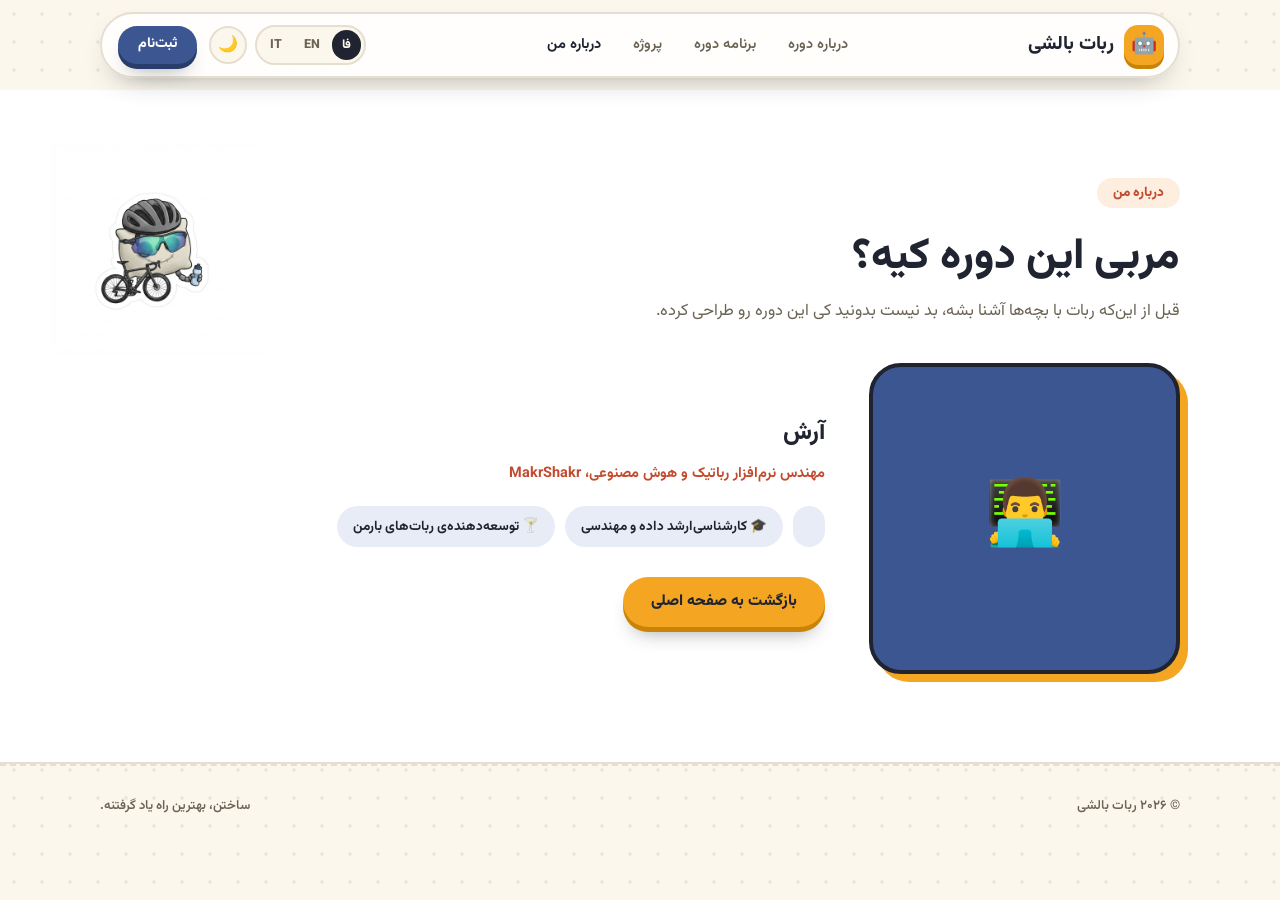
==== instructor.html @ 9a9e3f1a "Initial website" ====
<!DOCTYPE html>
<html lang="fa" dir="rtl">
<head>
<meta charset="UTF-8">
<meta name="viewport" content="width=device-width, initial-scale=1.0">
<title>درباره من | ربات بالشی</title>
<link rel="preconnect" href="https://fonts.googleapis.com">
<link rel="preconnect" href="https://fonts.gstatic.com" crossorigin>
<link href="https://fonts.googleapis.com/css2?family=Fredoka:wght@500;600;700&family=Vazirmatn:wght@400;500;600;700;800&display=swap" rel="stylesheet">
<link rel="stylesheet" href="style.css">
</head>
<body>

<header>
  <div class="wrap nav">
    <a href="index.html" class="brand"><span class="brand-mark">🤖</span>ربات بالشی</a>
    <nav class="nav-links">
      <a href="index.html#about" data-i18n="nav_about">درباره دوره</a>
      <a href="index.html#curriculum" data-i18n="nav_curriculum">برنامه دوره</a>
      <a href="index.html#project" data-i18n="nav_project">نمونه پروژه</a>
      <a href="instructor.html" data-i18n="nav_instructor" style="color: var(--ink); font-weight: 700;">درباره من</a>
    </nav>
    <div class="nav-right">
      <div class="switcher">
        <div class="lang-group" role="group" aria-label="Language">
          <button class="lang-btn" data-lang="fa" onclick="setLang('fa')">فا</button>
          <button class="lang-btn" data-lang="en" onclick="setLang('en')">EN</button>
          <button class="lang-btn" data-lang="it" onclick="setLang('it')">IT</button>
        </div>
        <button class="theme-btn" id="themeBtn" onclick="toggleTheme()" aria-label="Toggle theme">🌙</button>
      </div>
      <a href="index.html#register" class="nav-cta" data-i18n="nav_cta">ثبت‌نام</a>
    </div>
  </div>
</header>

<main>
  <section class="instructor" style="border-top: none;">
    <img src="assets/pillowBot_rider.jpg" alt="" class="moving-sticker pos-inst-1" draggable="false">
    <div class="wrap">
      <div class="kicker" data-i18n="instructor_kicker">درباره من</div>
      <h2 data-i18n="instructor_h2">مربی این دوره کیه؟</h2>
      <p class="lede" data-i18n="instructor_lede">قبل از این‌که ربات با بچه‌ها آشنا بشه، بد نیست بدونید کی این دوره رو طراحی کرده.</p>

      <div class="instructor-grid">
        <div class="avatar">👨‍💻</div>
        <div class="instructor-bio">
          <div class="instructor-name" data-i18n="instructor_name">امید</div>
          <div class="instructor-role" data-i18n="instructor_role">مهندس نرم‌افزار رباتیک و هوش مصنوعی، MakrShakr</div>
          <p data-i18n="instructor_p1">
          </p>
          <p data-i18n="instructor_p2">
          </p>
          <div class="cred-row">
            <span class="cred-chip" data-i18n="chip1">🤖 مهندس رباتیک و هوش مصنوعی</span>
            <span class="cred-chip" data-i18n="chip2">🎓 کارشناسی‌ارشد داده و مهندسی</span>
            <span class="cred-chip" data-i18n="chip3">🍸 توسعه‌دهنده‌ی ربات‌های بارمن</span>
          </div>
          <div style="margin-top: 30px;">
            <a href="index.html" class="btn btn-solid">بازگشت به صفحه اصلی</a>
          </div>
        </div>
      </div>
    </div>
  </section>
</main>

<footer>
  <div class="wrap footer-inner">
    <span data-i18n="footer_copy">© ۲۰۲۶ سلام روبی</span>
    <span data-i18n="footer_tag">ساختن، بهترین راه یاد گرفتنه.</span>
  </div>
</footer>

<script src="script.js"></script>
</body>
</html>
---- style.css ----
/* =====================================================================
   ربات بالشی — style.css
   1. Variables   2. Base   3. Header   4. Buttons   5. Hero
   6. Mascots & effects   7. Sections   8. About   9. Curriculum
   10. Audience   11. Project (line follower)   12. Instructor
   13. CTA   14. Footer   15. Reveal & motion   16. Responsive
   ===================================================================== */

/* ---------- 1. VARIABLES ---------- */
:root{
  --ink:#1f2430;
  --paper:#fbf7ec;
  --panel:#ffffff;
  --line:#e6ded0;
  --line-strong:#d8cdb8;
  --muted:#6b6455;
  --marigold:#f4a521;
  --marigold-deep:#c98407;
  --marigold-soft:#fff1d1;
  --coral:#ee6a4c;
  --coral-deep:#c24a2e;
  --coral-soft:#fdeee0;
  --indigo:#3c5691;
  --indigo-deep:#293d6b;
  --indigo-soft:#e7ecf7;
  --sage:#6fa287;
  --sage-deep:#4d7d64;
  --sage-soft:#e5f0ea;
  --dot:rgba(31,36,48,.07);
  --radius-lg:32px;
  --radius-md:22px;
  --font-display:"Fredoka","Vazirmatn",sans-serif;
  --ease:cubic-bezier(.2,.8,.2,1);
}
@media (prefers-color-scheme: dark){
  :root:not([data-theme="light"]){
    --ink:#f1ede1;
    --paper:#17181c;
    --panel:#202127;
    --line:#33343b;
    --line-strong:#454651;
    --muted:#b0aa9d;
    --indigo-soft:#232a3c;
    --sage-soft:#1c2b24;
    --marigold-soft:#3a2f18;
    --coral-soft:#3a2a1c;
    --dot:rgba(241,237,225,.06);
  }
}
:root[data-theme="dark"]{
  --ink:#f1ede1;
  --paper:#17181c;
  --panel:#202127;
  --line:#33343b;
  --line-strong:#454651;
  --muted:#b0aa9d;
  --indigo-soft:#232a3c;
  --sage-soft:#1c2b24;
  --marigold-soft:#3a2f18;
  --coral-soft:#3a2a1c;
  --dot:rgba(241,237,225,.06);
}

/* ---------- 2. BASE ---------- */
*{box-sizing:border-box;margin:0;padding:0}
html{scroll-behavior:smooth;scroll-padding-top:96px}
body{
  font-family:"Vazirmatn",sans-serif;
  background:var(--paper);
  background-image:radial-gradient(var(--dot) 1.6px,transparent 1.6px);
  background-size:28px 28px;
  color:var(--ink);
  line-height:1.9;
  overflow-x:hidden;
  transition:background-color .2s,color .2s;
}
a{color:inherit;text-decoration:none}
img{max-width:100%;display:block}
button{font-family:inherit}
.wrap{width:min(1080px,calc(100% - 40px));margin:auto}
.text-center{text-align:center}

h1,h2,h3{font-family:var(--font-display);font-weight:800}
:focus-visible{outline:3px solid var(--indigo);outline-offset:3px;border-radius:8px}
:root[data-theme="dark"] :focus-visible{outline-color:var(--marigold)}

/* ---------- 3. HEADER (floating pill) ---------- */
header{position:sticky;top:0;z-index:50;padding:12px 0;pointer-events:none}
.nav{
  pointer-events:auto;
  height:66px;padding-inline:14px 16px;
  display:flex;align-items:center;justify-content:space-between;gap:16px;
  background:color-mix(in srgb,var(--panel) 82%,transparent);
  -webkit-backdrop-filter:blur(14px);backdrop-filter:blur(14px);
  border:2px solid var(--line);border-radius:999px;
  box-shadow:0 12px 30px -16px rgba(31,36,48,.45);
}
.brand{display:flex;align-items:center;gap:10px;font-weight:800;font-size:19px;flex:none}
.brand-mark{
  width:40px;height:40px;border-radius:14px;background:var(--marigold);
  display:grid;place-items:center;font-size:21px;
  box-shadow:0 4px 0 var(--marigold-deep);
  transition:transform .3s var(--ease);
}
.brand:hover .brand-mark{transform:rotate(-10deg) scale(1.08)}
.nav-links{display:flex;gap:4px;font-size:14.5px;font-weight:600;color:var(--muted)}
.nav-links a{padding:6px 14px;border-radius:999px;transition:background-color .2s,color .2s}
.nav-links a:hover{background:var(--marigold-soft);color:var(--ink)}
.nav-links a.active{background:var(--marigold);color:#1f2430}
.nav-right{display:flex;align-items:center;gap:12px;flex:none}
.switcher{display:flex;align-items:center;gap:8px}
.lang-group{display:flex;gap:2px;background:var(--paper);border:2px solid var(--line);border-radius:999px;padding:3px}
.lang-btn{
  border:none;background:transparent;color:var(--muted);
  font-size:12.5px;font-weight:800;padding:5px 10px;border-radius:999px;cursor:pointer;
  transition:background-color .2s,color .2s,transform .15s;
}
.lang-btn:hover{color:var(--ink)}
.lang-btn:active{transform:scale(.92)}
.lang-btn.active{background:var(--ink);color:var(--paper)}
.theme-btn{
  width:38px;height:38px;border-radius:50%;background:var(--paper);border:2px solid var(--line);
  display:grid;place-items:center;cursor:pointer;font-size:16px;flex:none;
  transition:transform .3s var(--ease);
}
.theme-btn:hover{transform:rotate(25deg) scale(1.1)}
@media (max-width:860px){.nav-links{display:none}}

/* ---------- 4. BUTTONS (chunky, press-down) ---------- */
.btn,.nav-cta{
  --b:var(--marigold);--bd:var(--marigold-deep);--bt:#1f2430;
  position:relative;display:inline-flex;align-items:center;justify-content:center;
  padding:14px 28px;border:0;border-radius:999px;cursor:pointer;
  background:var(--b);color:var(--bt);
  font-weight:800;font-size:15.5px;line-height:1.4;white-space:nowrap;
  box-shadow:0 5px 0 var(--bd),0 14px 20px -10px rgba(31,36,48,.45);
  transition:transform .15s var(--ease),box-shadow .15s var(--ease),filter .2s;
  -webkit-tap-highlight-color:transparent;
}
.btn:hover,.nav-cta:hover{transform:translateY(-3px);box-shadow:0 8px 0 var(--bd),0 18px 24px -12px rgba(31,36,48,.5);filter:brightness(1.04)}
.btn:active,.nav-cta:active{transform:translateY(4px);box-shadow:0 1px 0 var(--bd)}
.btn-solid{--b:var(--marigold);--bd:var(--marigold-deep);--bt:#1f2430}
.btn-ghost{--b:var(--panel);--bd:var(--line-strong);--bt:var(--ink);border:2px solid var(--line-strong)}
.nav-cta{--b:var(--indigo);--bd:var(--indigo-deep);--bt:#fff;padding:9px 20px;font-size:14px}

/* ---------- 5. HERO ---------- */
.hero{padding:64px 0 130px}
.hero-grid{display:grid;grid-template-columns:1.05fr .95fr;gap:56px;align-items:center;position:relative}
h1{font-size:clamp(2.3rem,5.4vw,4.1rem);line-height:1.35;letter-spacing:-.5px;margin-bottom:32px}
h1 em{
  font-style:normal;color:var(--coral);
  text-decoration:none var(--marigold) 3px;text-underline-offset:.2em;text-decoration-skip-ink:none;
}
.hero-actions{display:flex;gap:16px;flex-wrap:wrap;align-items:center}

.hero-art{position:relative;width:340px;height:380px;margin:0 auto;display:grid;place-items:center}
.hero-art::before{
  content:"";position:absolute;inset:-34px;border:3px dashed var(--coral);border-radius:50%;
  opacity:.45;animation:spin 50s linear infinite;
}
.art-blob{
  position:absolute;width:340px;height:340px;background:var(--marigold);
  border-radius:44% 56% 52% 48% / 48% 44% 56% 52%;
  animation:blobMorph 9s ease-in-out infinite;
}
.speech{
  position:absolute;z-index:3;padding:8px 16px;border-radius:18px;
  background:var(--panel);color:var(--ink);border:2px solid var(--ink);
  box-shadow:0 4px 0 var(--ink);
  font-size:13px;font-weight:700;text-align:center;white-space:nowrap;width:max-content;
}
.speech-2{background:var(--indigo);color:#fff}
.speech-3{background:var(--sage);color:#1f2430}
.speech-1,.speech-2,.speech-3{
  top:50%;left:50%;margin-top:-18px;margin-left:-40px;
  animation:circleRotate 14s linear infinite;
}
.speech-1{animation-delay:0s}
.speech-2{animation-delay:-4.6s}
.speech-3{animation-delay:-9.3s}
.hero-art:hover .speech{animation-play-state:paused}   /* hover to read a bubble */

/* ---------- 6. MASCOTS & EFFECTS ---------- */
/* Every robot picture is a .moving-sticker (or .level-mascot img).
   Swap the src in index.html any time; placement lives in the .pos-* classes below. */
.moving-sticker{
  position:absolute;z-index:3;width:clamp(144px,16.5vw,255px);height:auto;
  mix-blend-mode:multiply;opacity:.95;
  cursor:pointer;-webkit-user-select:none;user-select:none;-webkit-tap-highlight-color:transparent;
  animation:stickerFloat 4.5s ease-in-out infinite;
}
:root[data-theme="dark"] .moving-sticker{mix-blend-mode:screen;opacity:.85;filter:drop-shadow(0 8px 12px rgba(0,0,0,.3))}
.moving-sticker:nth-of-type(even){animation-duration:5.4s;animation-delay:-2s}

.pos-hero-1{top:10%;right:2%;width:clamp(110px,13vw,180px)}
.pos-hero-2{bottom:16%;left:2%;width:clamp(100px,11vw,160px);animation-delay:-2s}
.pos-about-1{top:9%;left:2%}
.pos-about-2{bottom:7%;right:2%}
.pos-curr-1{top:3%;right:3%}
.pos-proj-1{top:2%;left:3%}
.pos-aud-1{bottom:calc(100% - 8px);inset-inline-start:36px;width:clamp(96px,10vw,140px)}
.pos-cta-1{bottom:8%;left:5%;width:clamp(96px,12vw,170px)}
.pos-cta-2{top:10%;right:5%;width:clamp(90px,10vw,140px)}
.pos-inst-1{top:8%;left:4%}

.floating-sticker{
  position:fixed;bottom:22px;left:22px;width:118px;z-index:1000;
  mix-blend-mode:multiply;cursor:pointer;-webkit-tap-highlight-color:transparent;
  animation:stickerFloat 3.5s ease-in-out infinite;
}
.floating-sticker img{width:100%;height:auto}
:root[data-theme="dark"] .floating-sticker{mix-blend-mode:screen;filter:drop-shadow(0 10px 15px rgba(0,0,0,.4))}

.robot-head-img{
  width:100%;max-width:340px;height:auto;border-radius:28px;object-fit:cover;
  position:relative;z-index:2;mix-blend-mode:normal;cursor:pointer;
  animation:stickerFloat 4s ease-in-out infinite;
}
:root[data-theme="dark"] .robot-head-img{mix-blend-mode:screen}

/* confetti (created by script.js when you tap a robot or a button) */
.confetti{position:fixed;z-index:2000;width:10px;height:10px;pointer-events:none;border-radius:50%}
.confetti.sq{border-radius:3px}
.confetti.star{border-radius:0;clip-path:polygon(50% 0,62% 36%,100% 38%,70% 60%,80% 100%,50% 76%,20% 100%,30% 60%,0 38%,38% 36%)}

/* ---------- 7. GENERIC SECTION ---------- */
section{padding:88px 0}
.kicker{
  display:inline-block;padding:2px 16px;margin-bottom:14px;border-radius:999px;
  background:var(--coral-soft);color:var(--coral-deep);font-weight:800;font-size:13.5px;
}
:root[data-theme="dark"] .kicker{color:var(--coral)}
h2{font-size:clamp(1.9rem,3.8vw,2.7rem);line-height:1.4;margin-bottom:14px}
.lede{color:var(--muted);max-width:620px;font-size:16.5px}

/* ---------- 8. ABOUT ---------- */
.about{
  background:var(--panel);border-block:2px solid var(--line);
  border-radius:56px 56px 0 0;margin-top:-56px;z-index:2;
}
.about .kicker{display:table;margin-inline:auto}
.about .lede{margin-inline:auto;text-align:center}
.fact-row{display:flex;flex-wrap:wrap;gap:12px;margin:26px 0 30px;justify-content:center}
.fact-chip{
  background:var(--paper);border:2px solid var(--line);padding:9px 18px;border-radius:999px;
  font-size:14px;font-weight:700;display:flex;align-items:center;gap:6px;cursor:default;
  box-shadow:0 4px 0 var(--line);transition:transform .2s var(--ease);
}
.fact-chip:nth-child(1){background:var(--marigold-soft)}
.fact-chip:nth-child(2){background:var(--sage-soft)}
.fact-chip:nth-child(3){background:var(--coral-soft)}
.fact-chip:hover{transform:translateY(-3px) rotate(-2deg)}
.about-grid{display:grid;grid-template-columns:1fr 1fr;gap:28px;align-items:stretch;margin-top:10px}
.about-card{
  background:var(--paper);border:2px solid var(--line);border-radius:var(--radius-md);padding:28px;
  box-shadow:0 6px 0 var(--line);transition:transform .25s var(--ease);
}
.about-card:hover{transform:translateY(-4px)}
.about-card:nth-child(1){border-color:var(--marigold);box-shadow:0 6px 0 var(--marigold-deep)}
.about-card:nth-child(2){border-color:var(--indigo);box-shadow:0 6px 0 var(--indigo-deep)}
.about-card h3{font-size:17px;margin-bottom:10px}
.about-card p{font-size:14.5px;color:var(--muted)}
.source-line{display:flex;gap:10px;align-items:flex-start;font-size:14px;color:var(--muted);padding-top:14px;margin-top:14px;border-top:2px dashed var(--line)}
.source-line b{color:var(--ink)}

/* ---------- 9. CURRICULUM ---------- */
.curriculum{background:transparent}
.levels{margin-top:84px;display:flex;flex-direction:column;gap:70px}

.level{
  --lvl:var(--marigold);--lvl-deep:var(--marigold-deep);--lvl-soft:var(--marigold-soft);
  position:relative;background:var(--panel);
  border:3px solid var(--lvl);border-radius:var(--radius-lg);
  box-shadow:0 8px 0 var(--lvl-deep);
  transition:transform .25s var(--ease);
}
.level:nth-of-type(2){--lvl:var(--sage);--lvl-deep:var(--sage-deep);--lvl-soft:var(--sage-soft)}
.level:nth-of-type(3){--lvl:var(--coral);--lvl-deep:var(--coral-deep);--lvl-soft:var(--coral-soft)}
.level-head{display:flex;gap:20px;align-items:center;padding:26px 30px;cursor:pointer;-webkit-user-select:none;user-select:none;border-radius:var(--radius-lg)}
.level-head::after{
  content:"";flex:none;width:12px;height:12px;margin-inline-start:4px;
  border-right:3.5px solid var(--ink);border-bottom:3.5px solid var(--ink);
  transform:rotate(45deg) translateY(-3px);transition:transform .35s var(--ease);
}
.level.active .level-head::after{transform:rotate(225deg) translateY(-3px)}
.level-head:hover .level-num{transform:scale(1.1) rotate(-6deg)}
.level-num{
  flex:none;width:52px;height:52px;border-radius:18px;
  background:var(--lvl);color:#1f2430;
  display:grid;place-items:center;font-weight:800;font-size:19px;
  box-shadow:0 4px 0 var(--lvl-deep);transition:transform .25s var(--ease);
}
.level.active .level-num{animation:badgePop .6s var(--ease)}
.level-title{font-size:20px;font-weight:800;margin-bottom:2px}
.level-sub{color:var(--muted);font-size:14px}
.level-meta{
  margin-inline-start:auto;flex:none;text-align:end;font-size:13px;font-weight:700;color:var(--ink);
  white-space:nowrap;background:var(--lvl-soft);padding:4px 14px;border-radius:999px;
}
.level-body{
  padding:0 30px;max-height:0;overflow:hidden;opacity:0;visibility:hidden;
  transition:max-height .6s var(--ease),opacity .35s,padding .35s,visibility .35s;
}
.level.active .level-body{max-height:3200px;opacity:1;visibility:visible;padding-bottom:30px}
.level-desc{color:var(--muted);font-size:14.5px;max-width:640px;margin-bottom:22px}

.unit-grid{display:grid;grid-template-columns:repeat(3,1fr);gap:14px}
.unit{
  background:var(--lvl-soft);border:2px solid transparent;border-radius:18px;padding:16px 18px;cursor:pointer;
  transition:transform .2s var(--ease),border-color .2s,box-shadow .2s;
}
.unit:hover{transform:translateY(-4px) rotate(-1.2deg);border-color:var(--lvl);box-shadow:0 6px 0 var(--lvl)}
.unit b{display:block;font-size:14.5px;margin-bottom:4px}
.unit span{font-size:13px;color:var(--muted)}

/* the robot that sits on top of each course card */
.level-mascot{position:absolute;top:-64px;inset-inline-end:34px;width:96px;z-index:2;mix-blend-mode:multiply}
.level-mascot img{
  width:100%;height:auto;cursor:pointer;-webkit-tap-highlight-color:transparent;
  animation:stickerFloat 4s ease-in-out infinite;transform-origin:50% 100%;
}
.level:nth-of-type(2) .level-mascot img{animation-delay:-1.3s}
.level:nth-of-type(3) .level-mascot img{animation-delay:-2.6s}
.level.active .level-mascot{animation:mascotHello .8s var(--ease)}
:root[data-theme="dark"] .level-mascot{mix-blend-mode:screen}

/* ---------- 10. AUDIENCE ---------- */
.audience{padding-top:140px}
.audience-box{
  position:relative;background:#1f2430;color:#fbf7ec;
  border-radius:44px;padding:56px;
  display:grid;grid-template-columns:1.2fr .8fr;gap:50px;align-items:center;
  box-shadow:0 10px 0 var(--marigold);
}
:root[data-theme="dark"] .audience-box{background:#292b35}
.audience-box .kicker{background:rgba(244,165,33,.18);color:var(--marigold)}
.audience-box p{color:#d8d2c3;max-width:520px}
.facts{margin-top:22px;display:grid;gap:12px}
.fact{display:flex;gap:12px;align-items:center;font-size:14.5px;font-weight:600}
.check{width:26px;height:26px;border-radius:9px;background:var(--marigold);color:#1f2430;display:grid;place-items:center;font-size:13px;font-weight:800;flex:none}
.age-box{
  background:#fbf7ec;color:#1f2430;border-radius:28px;padding:30px;
  transform:rotate(2deg);transition:transform .35s var(--ease);
}
.age-box:hover{transform:rotate(0) scale(1.03)}
.age-label{color:#6b6455;font-size:13px;font-weight:600}
.age-number{font-family:var(--font-display);font-size:60px;font-weight:800;margin:2px 0 14px;color:var(--coral);text-shadow:3px 3px 0 var(--marigold)}
.age-line{border-top:2px dashed #e6ded0;padding-top:12px;margin-top:12px;font-size:13.5px;font-weight:600}

/* ---------- 11. PROJECT — line follower ---------- */
.project{position:relative}
.project-box{
  margin-top:44px;display:grid;grid-template-columns:1.05fr .95fr;
  border-radius:44px;overflow:hidden;background:var(--indigo);color:#fff;
  box-shadow:0 10px 0 var(--indigo-deep);
}
.project-image{position:relative;min-height:400px;background:#f8f1df}
.lf-scene{position:absolute;inset:0;width:100%;height:100%;display:block;touch-action:none;-webkit-user-select:none;user-select:none}
.lf-scene text{font-family:inherit}
.lf-obstacle{cursor:grab}
.lf-obstacle:active{cursor:grabbing}
.lf-obstacle:focus-visible{outline:3px solid var(--indigo);outline-offset:4px}
.lf-hint{transform-box:fill-box;transform-origin:center;animation:hintPulse 1.8s ease-in-out infinite}
.lf-scene.touched .lf-hint{display:none}
.lf-bot{cursor:pointer}
.lf-bot:focus-visible{outline:3px solid var(--indigo);outline-offset:4px}
.lf-waves,.lf-gl,.lf-gr{pointer-events:none}
.lf-waves{opacity:0;transition:opacity .2s}
.lf-blocked .lf-waves{opacity:1;animation:wavePulse .9s ease-in-out infinite}
.project-content{padding:48px;display:flex;flex-direction:column;justify-content:center}
.project-content h3{font-size:28px;margin-bottom:12px}
.project-content p{color:#e4e9f7;margin-bottom:14px;font-size:14.5px}
.tag{display:inline-block;width:fit-content;background:rgba(255,255,255,.18);padding:6px 16px;border-radius:999px;font-size:12.5px;font-weight:700;margin-bottom:16px}

/* ---------- 12. INSTRUCTOR ---------- */
.instructor{background:var(--panel);border-block:2px solid var(--line);position:relative}
.instructor-grid{display:grid;grid-template-columns:.6fr 1.4fr;gap:44px;align-items:center;margin-top:36px}
.avatar{
  width:100%;aspect-ratio:1/1;border-radius:var(--radius-lg);background:var(--indigo);
  border:4px solid var(--ink);box-shadow:8px 8px 0 var(--marigold);
  display:grid;place-items:center;font-size:64px;color:var(--paper);
  transition:transform .3s var(--ease);
}
.avatar:hover{transform:rotate(-3deg) scale(1.03)}
.instructor-bio p{color:var(--muted);font-size:15px;margin-bottom:14px;max-width:620px}
.instructor-name{font-size:24px;font-weight:800;margin-bottom:4px}
.instructor-role{color:var(--coral-deep);font-weight:700;font-size:14.5px;margin-bottom:18px}
:root[data-theme="dark"] .instructor-role{color:var(--coral)}
.cred-row{display:flex;flex-wrap:wrap;gap:10px;margin-top:18px}
.cred-chip{background:var(--indigo-soft);border-radius:999px;padding:8px 16px;font-size:13.5px;font-weight:700;transition:transform .2s var(--ease)}
.cred-chip:hover{transform:translateY(-3px) rotate(-2deg)}

/* ---------- 13. CTA ---------- */
.cta{text-align:center;padding:60px 0 110px}
.cta .wrap{
  position:relative;padding:80px 28px;border-radius:48px;
  background:var(--marigold-soft);border:3px solid var(--marigold);box-shadow:0 10px 0 var(--marigold-deep);
}
.cta h2{max-width:640px;margin:0 auto 14px;position:relative;z-index:2}
.cta p{color:var(--muted);max-width:520px;margin:0 auto 30px;position:relative;z-index:2}
.cta .btn{position:relative;z-index:2}
.cta .btn-solid{--b:var(--indigo);--bd:var(--indigo-deep);--bt:#fff}

/* ---------- 14. FOOTER ---------- */
footer{border-top:2px dashed var(--line);padding:28px 0;color:var(--muted);font-size:13px;font-weight:600}
.footer-inner{display:flex;justify-content:space-between;flex-wrap:wrap;gap:8px}

/* ---------- 15. REVEAL & MOTION ---------- */
.js .reveal{opacity:0;transform:translateY(28px) scale(.97);transition:opacity .7s var(--ease),transform .7s var(--ease)}
.js .reveal.in{opacity:1;transform:none}

@keyframes stickerFloat{0%,100%{transform:translateY(0) rotate(0)}50%{transform:translateY(-12px) rotate(4deg)}}
@keyframes circleRotate{from{transform:rotate(0) translate(200px) rotate(0)}to{transform:rotate(360deg) translate(200px) rotate(-360deg)}}
@keyframes blobMorph{
  0%,100%{border-radius:44% 56% 52% 48% / 48% 44% 56% 52%;transform:rotate(-6deg)}
  50%{border-radius:56% 44% 46% 54% / 54% 56% 44% 46%;transform:rotate(6deg)}
}
@keyframes spin{to{transform:rotate(360deg)}}
@keyframes badgePop{0%{transform:scale(1)}40%{transform:scale(1.35) rotate(-10deg)}100%{transform:scale(1)}}
@keyframes mascotHello{0%{transform:translateY(0)}35%{transform:translateY(-26px) rotate(-8deg)}70%{transform:translateY(0) rotate(4deg)}100%{transform:none}}
@keyframes hintPulse{0%,100%{transform:scale(.9);opacity:.9}50%{transform:scale(1.15);opacity:.3}}
@keyframes wavePulse{0%,100%{opacity:.3}50%{opacity:1}}

@media (prefers-reduced-motion:reduce){
  html{scroll-behavior:auto}
  *,*::before,*::after{animation:none!important;transition:none!important}
  .js .reveal{opacity:1;transform:none}
  /* no orbit: the three speech bubbles sit still around the robot */
  .speech-1,.speech-2,.speech-3{margin:0;transform:none}
  .speech-1{top:2%;left:-14%}
  .speech-2{top:46%;left:auto;right:-18%}
  .speech-3{top:auto;bottom:2%;left:-8%}
}

/* ---------- 16. RESPONSIVE ---------- */
@media (max-width:900px){
  .hero{padding:36px 0 110px}
  .hero-grid{grid-template-columns:1fr;gap:70px}
  .hero-art{height:auto;display:flex;flex-direction:column;align-items:center}
  .hero-art::before,.art-blob{display:none}
  .speech-1,.speech-2,.speech-3{position:static;animation:none;transform:none;margin:0 0 10px;white-space:normal}
  .robot-head-img{max-width:280px}
  .about-grid,.audience-box,.project-box,.instructor-grid{grid-template-columns:1fr}
  .audience-box{padding:36px 28px}
  .project-image{min-height:0;aspect-ratio:600/480}
  .project-content{padding:32px 28px}
  .instructor-grid .avatar{max-width:220px;margin:0 auto}
  /* mascots become soft background decoration on small screens */
  .moving-sticker{width:84px;opacity:.6;pointer-events:none}
  .pos-aud-1{opacity:.95;pointer-events:auto}
  .pos-hero-1{top:auto;bottom:14px;right:5%}
  .pos-hero-2{bottom:14px;left:5%}
  .pos-curr-1,.pos-about-1,.pos-about-2,.pos-proj-1,.pos-inst-1{display:none}   /* keep phones uncluttered */
  .floating-sticker{width:80px;bottom:14px;left:14px}
}
@media (max-width:760px){
  .unit-grid{grid-template-columns:1fr}
  .level-head{flex-wrap:wrap;padding:24px 20px}
  .level-meta{margin-inline-start:0}
  .level-body{padding-inline:20px}
  .level-mascot{width:78px;top:-52px;inset-inline-end:20px}
  .cta .wrap{padding:60px 20px}
}
@media (max-width:520px){
  .brand{font-size:0;gap:0}         /* keep the logo mark, hide the name on tiny screens */
  .nav{gap:8px;padding-inline:10px}
  .nav-right,.switcher{gap:6px}
  .nav-cta{padding:8px 14px;font-size:13px}
  .lang-btn{padding:5px 8px}
}
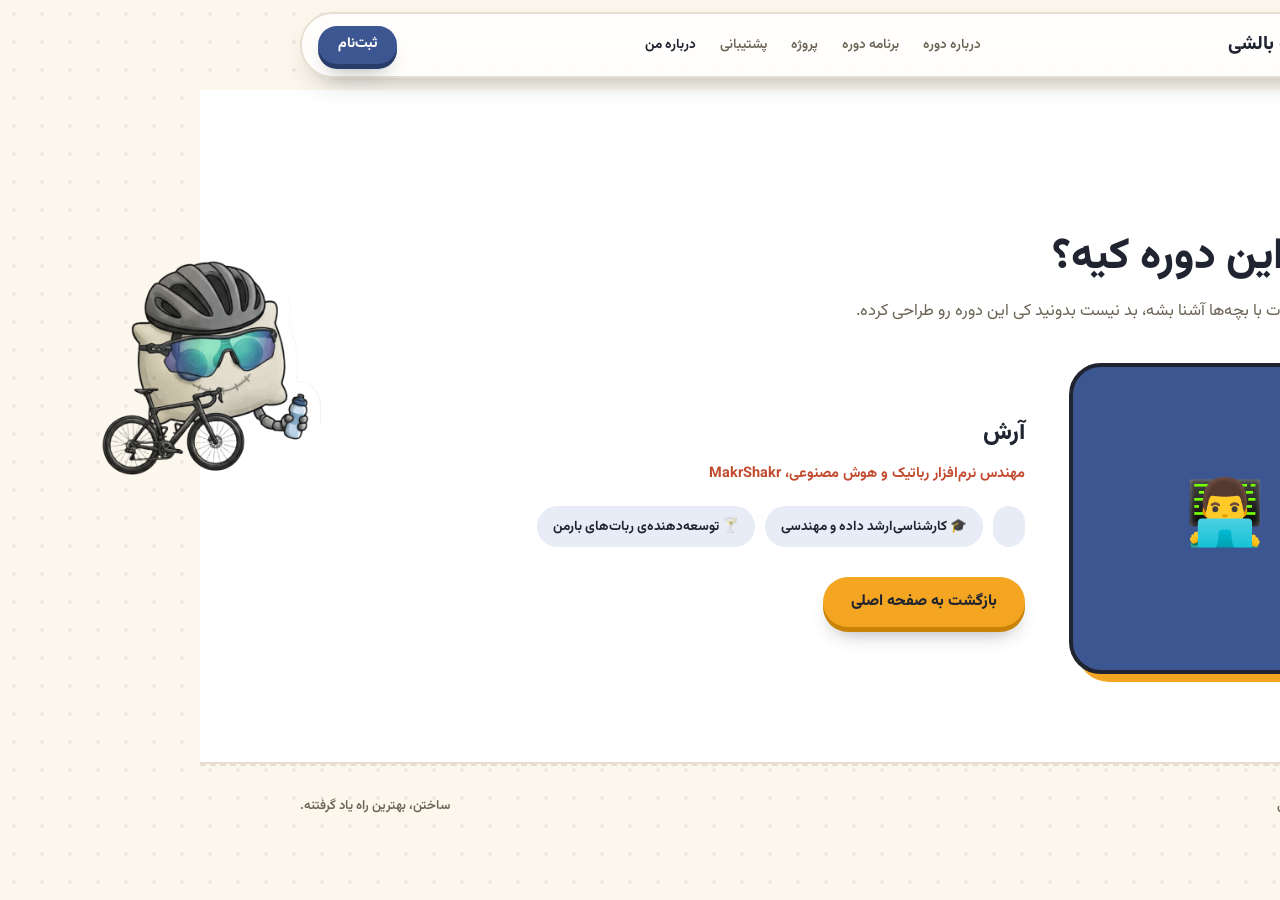
==== commit c207294f: "change the image format and add roadmap to the site." ====
--- a/instructor.html
+++ b/instructor.html
@@ -13,30 +13,32 @@
 
 <header>
   <div class="wrap nav">
-    <a href="index.html" class="brand"><span class="brand-mark">🤖</span>ربات بالشی</a>
-    <nav class="nav-links">
+    <a href="index.html" class="brand"><span class="brand-mark"></span>ربات بالشی</a>
+    <nav class="nav-links" id="navLinks">
       <a href="index.html#about" data-i18n="nav_about">درباره دوره</a>
       <a href="index.html#curriculum" data-i18n="nav_curriculum">برنامه دوره</a>
       <a href="index.html#project" data-i18n="nav_project">نمونه پروژه</a>
+      <a href="index.html#support" data-i18n="nav_support">پشتیبانی</a>
       <a href="instructor.html" data-i18n="nav_instructor" style="color: var(--ink); font-weight: 700;">درباره من</a>
     </nav>
     <div class="nav-right">
-      <div class="switcher">
+      <!-- <div class="switcher">
         <div class="lang-group" role="group" aria-label="Language">
           <button class="lang-btn" data-lang="fa" onclick="setLang('fa')">فا</button>
           <button class="lang-btn" data-lang="en" onclick="setLang('en')">EN</button>
           <button class="lang-btn" data-lang="it" onclick="setLang('it')">IT</button>
         </div>
         <button class="theme-btn" id="themeBtn" onclick="toggleTheme()" aria-label="Toggle theme">🌙</button>
-      </div>
+      </div> -->
       <a href="index.html#register" class="nav-cta" data-i18n="nav_cta">ثبت‌نام</a>
+      <button type="button" class="menu-btn" id="menuBtn" aria-expanded="false" aria-controls="navLinks"><i></i><i></i><i></i><span class="sr-only" data-i18n="nav_menu">منو</span></button>
     </div>
   </div>
 </header>
 
 <main>
   <section class="instructor" style="border-top: none;">
-    <img src="assets/pillowBot_rider.jpg" alt="" class="moving-sticker pos-inst-1" draggable="false">
+    <img src="assets/pillowBot_rider.png" alt="" class="moving-sticker pos-inst-1" draggable="false" style="width: 430px; top: 60px; right: 1050px;">
     <div class="wrap">
       <div class="kicker" data-i18n="instructor_kicker">درباره من</div>
       <h2 data-i18n="instructor_h2">مربی این دوره کیه؟</h2>
--- a/style.css
+++ b/style.css
@@ -103,8 +103,8 @@
   transition:transform .3s var(--ease);
 }
 .brand:hover .brand-mark{transform:rotate(-10deg) scale(1.08)}
-.nav-links{display:flex;gap:4px;font-size:14.5px;font-weight:600;color:var(--muted)}
-.nav-links a{padding:6px 14px;border-radius:999px;transition:background-color .2s,color .2s}
+.nav-links{display:flex;gap:2px;font-size:13.5px;font-weight:600;color:var(--muted);white-space:nowrap}
+.nav-links a{padding:6px 11px;border-radius:999px;transition:background-color .2s,color .2s}
 .nav-links a:hover{background:var(--marigold-soft);color:var(--ink)}
 .nav-links a.active{background:var(--marigold);color:#1f2430}
 .nav-right{display:flex;align-items:center;gap:12px;flex:none}
@@ -124,7 +124,26 @@
   transition:transform .3s var(--ease);
 }
 .theme-btn:hover{transform:rotate(25deg) scale(1.1)}
-@media (max-width:860px){.nav-links{display:none}}
+.sr-only{position:absolute;width:1px;height:1px;padding:0;margin:-1px;overflow:hidden;clip:rect(0,0,0,0);white-space:nowrap;border:0}
+.menu-btn{
+  display:none;flex:none;width:38px;height:38px;border:2px solid var(--line);border-radius:50%;
+  background:var(--paper);cursor:pointer;place-items:center;
+}
+.menu-btn i{display:block;width:16px;height:2px;background:var(--ink);border-radius:2px;margin:3px auto;transition:transform .25s var(--ease),opacity .2s}
+.nav.menu-open .menu-btn i:nth-child(1){transform:translateY(5px) rotate(45deg)}
+.nav.menu-open .menu-btn i:nth-child(2){opacity:0}
+.nav.menu-open .menu-btn i:nth-child(3){transform:translateY(-5px) rotate(-45deg)}
+@media (max-width:1080px){
+  .nav-links{
+    display:flex;position:absolute;top:calc(100% + 10px);inset-inline:14px;flex-direction:column;gap:2px;
+    background:var(--panel);border:2px solid var(--line);border-radius:22px;padding:10px;
+    box-shadow:0 16px 30px -14px rgba(31,36,48,.35);
+    opacity:0;visibility:hidden;translate:0 -8px;transition:opacity .2s,translate .25s var(--ease),visibility .25s;
+  }
+  .nav-links a{padding:10px 14px;text-align:center}
+  .nav.menu-open .nav-links{opacity:1;visibility:visible;translate:0 0}
+  .menu-btn{display:grid}
+}
 
 /* ---------- 4. BUTTONS (chunky, press-down) ---------- */
 .btn,.nav-cta{
@@ -143,6 +162,101 @@
 .btn-ghost{--b:var(--panel);--bd:var(--line-strong);--bt:var(--ink);border:2px solid var(--line-strong)}
 .nav-cta{--b:var(--indigo);--bd:var(--indigo-deep);--bt:#fff;padding:9px 20px;font-size:14px}
 
+
+/* استایل پایه برای منوی کشویی در موبایل */
+@media (max-width: 768px) {
+  /* پنهان کردن منو در حالت عادی روی موبایل */
+  .nav-links {
+    position: fixed;
+    top: 0;
+    right: -280px; /* در حالت بسته بیرون از صفحه */
+    width: 260px;
+    height: 100vh;
+    background-color: var(--bg-color, #fff); /* هماهنگ با تم سایت */
+    box-shadow: -5px 0 15px rgba(0, 0, 0, 0.1);
+    display: flex;
+    flex-direction: column;
+    padding: 80px 20px 20px 20px;
+    gap: 20px;
+    transition: right 0.3s ease-in-out;
+    z-index: 1001;
+  }
+
+  /* وقتی منو باز می‌شود (کلاس active اضافه می‌شود) */
+  .nav-links.active {
+    right: 0;
+  }
+
+  /* لایه پس‌زمینه نیمه‌شفاف هنگام باز شدن منو */
+  .menu-overlay {
+    position: fixed;
+    top: 0;
+    left: 0;
+    width: 100vw;
+    height: 100vh;
+    background: rgba(0, 0, 0, 0.4);
+    opacity: 0;
+    visibility: hidden;
+    transition: all 0.3s ease-in-out;
+    z-index: 1000;
+  }
+
+  .menu-overlay.active {
+    opacity: 1;
+    visibility: visible;
+  }
+
+  /* استایل دکمه همبرگری وقتی منو باز است (اختیاری برای تغییر شکل آیکون) */
+  .menu-btn[aria-expanded="true"] i:nth-child(1) {
+    transform: rotate(45deg) translate(5px, 5px);
+  }
+  .menu-btn[aria-expanded="true"] i:nth-child(2) {
+    opacity: 0;
+  }
+  .menu-btn[aria-expanded="true"] i:nth-child(3) {
+    transform: rotate(-45deg) translate(5px, -5px);
+  }
+}
+
+
+/* ---------- 5. HERO ---------- */
+/* .hero{padding:64px 0 130px}
+.hero-grid{display:grid;grid-template-columns:1.05fr .95fr;gap:56px;align-items:center;position:relative}
+h1{font-size:clamp(2.3rem,5.4vw,4.1rem);line-height:1.35;letter-spacing:-.5px;margin-bottom:32px}
+h1 em{
+  font-style:normal;color:var(--coral);
+  text-decoration:none var(--marigold) 3px;text-underline-offset:.2em;text-decoration-skip-ink:none;
+}
+.hero-actions{display:flex;gap:16px;flex-wrap:wrap;align-items:center}
+
+.hero-art{position:relative;width:340px;height:380px;margin:0 auto;display:grid;place-items:center}
+.hero-art::before{
+  content:"";position:absolute;inset:-34px;border:3px dashed var(--coral);border-radius:50%;
+  opacity:.45;animation:spin 50s linear infinite;
+}
+.art-blob{
+  position:absolute;width:340px;height:340px;background:var(--marigold);
+  border-radius:44% 56% 52% 48% / 48% 44% 56% 52%;
+  animation:blobMorph 9s ease-in-out infinite;
+}
+.speech{
+  position:absolute;z-index:3;padding:8px 16px;border-radius:18px;
+  background:var(--panel);color:var(--ink);border:2px solid var(--ink);
+  box-shadow:0 4px 0 var(--ink);
+  font-size:13px;font-weight:700;text-align:center;white-space:nowrap;width:max-content;
+}
+.speech-2{background:var(--indigo);color:#fff}
+.speech-3{background:var(--sage);color:#1f2430}
+.speech-1,.speech-2,.speech-3{
+  top:50%;left:50%;margin-top:-18px;margin-left:-40px;
+  animation:circleRotate 14s linear infinite;
+}
+.speech-1{animation-delay:0s}
+.speech-2{animation-delay:-4.6s}
+.speech-3{animation-delay:-9.3s}
+.hero-art:hover .speech{animation-play-state:paused}   hover to read a bubble */
+
+
 /* ---------- 5. HERO ---------- */
 .hero{padding:64px 0 130px}
 .hero-grid{display:grid;grid-template-columns:1.05fr .95fr;gap:56px;align-items:center;position:relative}
@@ -153,32 +267,85 @@
 }
 .hero-actions{display:flex;gap:16px;flex-wrap:wrap;align-items:center}
 
-.hero-art{position:relative;width:340px;height:380px;margin:0 auto;display:grid;place-items:center}
+/* کانتینر اصلی ربات (بزرگ و مربع برای حفظ تقارن دایره) */
+.hero-art{
+  position: relative;
+  width: 540px;
+  height: 540px;
+  margin: 0 auto;
+  display: grid;
+  place-items: center;
+}
+
+/* دایره خط‌چین */
 .hero-art::before{
-  content:"";position:absolute;inset:-34px;border:3px dashed var(--coral);border-radius:50%;
-  opacity:.45;animation:spin 50s linear infinite;
-}
+  content: "";
+  position: absolute;
+  inset: -20px; /* شعاع خط‌چین */
+  border: 3px dashed var(--coral);
+  border-radius: 50%;
+  opacity: .45;
+  animation: spin 50s linear infinite;
+  pointer-events: none;
+}
+
+/* شکل پس‌زمینه نارنجی (حالت مورف و ارگانیک اصلی) */
 .art-blob{
-  position:absolute;width:340px;height:340px;background:var(--marigold);
-  border-radius:44% 56% 52% 48% / 48% 44% 56% 52%;
-  animation:blobMorph 9s ease-in-out infinite;
-}
+  position: absolute;
+  width: 480px;
+  height: 480px;
+  background: var(--marigold);
+  /* بازگرداندن دقیق مقادیر حالت مورف */
+  border-radius: 44% 56% 52% 48% / 48% 44% 56% 52%;
+  animation: blobMorph 9s ease-in-out infinite;
+  z-index: 1;
+}
+
+/* استایل حباب‌های متن */
 .speech{
-  position:absolute;z-index:3;padding:8px 16px;border-radius:18px;
-  background:var(--panel);color:var(--ink);border:2px solid var(--ink);
-  box-shadow:0 4px 0 var(--ink);
-  font-size:13px;font-weight:700;text-align:center;white-space:nowrap;width:max-content;
-}
-.speech-2{background:var(--indigo);color:#fff}
-.speech-3{background:var(--sage);color:#1f2430}
-.speech-1,.speech-2,.speech-3{
-  top:50%;left:50%;margin-top:-18px;margin-left:-40px;
-  animation:circleRotate 14s linear infinite;
-}
-.speech-1{animation-delay:0s}
-.speech-2{animation-delay:-4.6s}
-.speech-3{animation-delay:-9.3s}
-.hero-art:hover .speech{animation-play-state:paused}   /* hover to read a bubble */
+  position: absolute;
+  z-index: 3;
+  padding: 8px 16px;
+  border-radius: 18px;
+  background: var(--panel);
+  color: var(--ink);
+  border: 2px solid var(--ink);
+  box-shadow: 0 4px 0 var(--ink);
+  font-size: 13px;
+  font-weight: 700;
+  text-align: center;
+  white-space: nowrap;
+  width: max-content;
+}
+
+.speech-2{background: var(--indigo); color: #fff;}
+.speech-3{background: var(--sage); color: #1f2430;}
+
+/* اصلاح مسیر چرخش حباب‌ها روی خط‌چین 
+   (عدد 230px نشان‌دهنده شعاع فاصله از مرکز است که متن‌ها را دقیقاً روی خط‌چین می‌اندازد) */
+.speech-1, .speech-2, .speech-3{
+  top: 50%;
+  left: 50%;
+  margin-top: -18px;
+  margin-left: -40px;
+  animation: circleRotate 14s linear infinite;
+}
+
+/* اگر انیمیشن اصلی شما نیاز به تنظیم فاصله دارد، با transform روی محور X آن را تنظیم می‌کنیم */
+.speech-1{
+  animation-delay: 0s;
+  transform: rotate(0deg) translate(230px) rotate(0deg);
+}
+.speech-2{
+  animation-delay: -4.6s;
+  transform: rotate(120deg) translate(230px) rotate(-120deg);
+}
+.speech-3{
+  animation-delay: -9.3s;
+  transform: rotate(240deg) translate(230px) rotate(-240deg);
+}
+
+.hero-art:hover .speech{animation-play-state: paused;}
 
 /* ---------- 6. MASCOTS & EFFECTS ---------- */
 /* Every robot picture is a .moving-sticker (or .level-mascot img).
@@ -202,6 +369,7 @@
 .pos-cta-1{bottom:8%;left:5%;width:clamp(96px,12vw,170px)}
 .pos-cta-2{top:10%;right:5%;width:clamp(90px,10vw,140px)}
 .pos-inst-1{top:8%;left:4%}
+.pos-sup-1{top:6%;inset-inline-end:6%;width:clamp(80px,9vw,120px)}
 
 .floating-sticker{
   position:fixed;bottom:22px;left:22px;width:118px;z-index:1000;
@@ -212,7 +380,7 @@
 :root[data-theme="dark"] .floating-sticker{mix-blend-mode:screen;filter:drop-shadow(0 10px 15px rgba(0,0,0,.4))}
 
 .robot-head-img{
-  width:100%;max-width:340px;height:auto;border-radius:28px;object-fit:cover;
+  width:100%;max-width:500px;height:auto;border-radius:28px;object-fit:cover;
   position:relative;z-index:2;mix-blend-mode:normal;cursor:pointer;
   animation:stickerFloat 4s ease-in-out infinite;
 }
@@ -310,6 +478,14 @@
   transition:transform .2s var(--ease),border-color .2s,box-shadow .2s;
 }
 .unit:hover{transform:translateY(-4px) rotate(-1.2deg);border-color:var(--lvl);box-shadow:0 6px 0 var(--lvl)}
+
+/* placeholder slots: real units are already written; these are just waiting for their content */
+.unit.unit-empty{
+  background:transparent;border:2px dashed var(--line-strong);cursor:default;
+  min-height:58px;display:flex;align-items:center;justify-content:center;
+}
+.unit.unit-empty:hover{transform:none;box-shadow:none;border-color:var(--line-strong)}
+.unit.unit-empty::after{content:"✏️";opacity:.4;font-size:18px}
 .unit b{display:block;font-size:14.5px;margin-bottom:4px}
 .unit span{font-size:13px;color:var(--muted)}
 
@@ -371,6 +547,207 @@
 .project-content h3{font-size:28px;margin-bottom:12px}
 .project-content p{color:#e4e9f7;margin-bottom:14px;font-size:14.5px}
 .tag{display:inline-block;width:fit-content;background:rgba(255,255,255,.18);padding:6px 16px;border-radius:999px;font-size:12.5px;font-weight:700;margin-bottom:16px}
+
+/* ---------- 11b. ROADMAP (winding road map) ---------- */
+.roadmap-section{
+  --rm-sky-a:#cfe0fb; --rm-sky-b:#f1f6ff; --rm-sun:#f7d56b; --rm-cloud:#ffffff;
+  --rm-road:#3d4252; --rm-road-edge:#5a6076; --rm-hill-a:#8dc063; --rm-hill-b:#4d7d64; --rm-label:#22346b;
+  --t1:var(--coral); --t2:var(--indigo); --t3:var(--sage-deep);
+  padding:80px 0 90px; position:relative; text-align:center;
+}
+@media (prefers-color-scheme: dark){
+  :root:not([data-theme="light"]) .roadmap-section{
+    --rm-sky-a:#1b2030; --rm-sky-b:#2a3148; --rm-sun:#f4c95d; --rm-cloud:#3a4260;
+    --rm-road:#20232c; --rm-road-edge:#3a3e4c; --rm-hill-a:#3f6b4e; --rm-hill-b:#25402f; --rm-label:#3c5691;
+  }
+}
+:root[data-theme="dark"] .roadmap-section{
+  --rm-sky-a:#1b2030; --rm-sky-b:#2a3148; --rm-sun:#f4c95d; --rm-cloud:#3a4260;
+  --rm-road:#20232c; --rm-road-edge:#3a3e4c; --rm-hill-a:#3f6b4e; --rm-hill-b:#25402f; --rm-label:#3c5691;
+}
+.roadmap-section .wrap{text-align:center}
+.roadmap-section .lede{margin-inline:auto}
+
+/* term legend */
+.rm-legend{display:flex;justify-content:center;flex-wrap:wrap;gap:10px;margin-top:22px}
+.rm-chip{display:inline-flex;align-items:center;gap:8px;background:var(--panel);border:2px solid var(--line-strong);border-radius:999px;padding:6px 16px;font-size:13.5px;font-weight:700}
+.rm-chip::before{content:"";width:12px;height:12px;border-radius:50%;background:var(--tc)}
+.t1{--tc:var(--t1)} .t2{--tc:var(--t2)} .t3{--tc:var(--t3)}
+
+/* frame + scroll (phones scroll sideways instead of shrinking the map) */
+.rm-frame{max-width:1500px;margin:36px auto 0;padding-inline:20px}
+.rm-scroll{overflow-x:auto;overflow-y:hidden;border-radius:var(--radius-lg);border:3px solid var(--ink);box-shadow:8px 8px 0 var(--marigold);-webkit-overflow-scrolling:touch}
+.rm-stage{
+  --dir:1;
+  position:relative;width:100%;min-width:1000px;aspect-ratio:1400/640;
+  container-type:inline-size;
+  background:var(--rm-sky-b); /* fallback only; the 3 worlds are painted by the svg itself */
+  text-align:start;
+}
+html[dir="rtl"] .rm-stage{--dir:-1}
+.rm-hint{display:none;margin-top:12px;font-size:13px;font-weight:600;color:var(--muted)}
+@media (max-width:1040px){.rm-hint{display:block}}
+
+/* scenery. The SVG holds only shapes (no text), so RTL simply mirrors it. */
+.rm-svg{position:absolute;inset:0;width:100%;height:100%}
+html[dir="rtl"] .rm-svg{transform:scaleX(-1)}
+.rm-sun{fill:var(--rm-sun)}
+.rm-cloud ellipse{fill:var(--rm-cloud)}
+.rm-hill .h1{fill:var(--rm-hill-a)}
+.rm-hill .h2{fill:var(--rm-hill-b);opacity:.5}
+
+/* world 2 — sea (term 2) */
+.rm-ocean{fill:url(#rmSea)}
+.rm-ocean-line{fill:none;stroke:#fff;stroke-opacity:.4;stroke-width:3}
+.rm-ocean-line.soft{stroke-opacity:.22;stroke-width:2}
+.rm-island ellipse{fill:#ecd48f}
+.rm-island rect{fill:#8a6238}
+.rm-island path{fill:#4f9d5c}
+.rm-island.small{opacity:.9}
+
+/* world 3 — space (term 3) */
+.rm-stars circle{fill:#fff;animation:rmTwinkle 3.2s ease-in-out infinite}
+.rm-stars circle:nth-child(3n){animation-delay:-1s}
+.rm-stars circle:nth-child(5n){animation-delay:-2.1s}
+.rm-planet{fill:#e08a52}
+.rm-planet-ring{fill:none;stroke:#f4c95d;stroke-width:5;opacity:.75}
+.rm-moon{fill:#dfe3ee}
+.rm-moon-crater{fill:#b9bfd0}
+@keyframes rmTwinkle{0%,100%{opacity:.3}50%{opacity:1}}
+
+/* soft seam between the three worlds */
+.rm-zone-divider{stroke:rgba(255,255,255,.45);stroke-width:2;stroke-dasharray:5 9}
+
+.rm-road-edge{fill:none;stroke:var(--rm-road-edge);stroke-width:54}
+.rm-road{fill:none;stroke:var(--rm-road);stroke-width:46}
+.rm-road-dash{fill:none;stroke:#fff;stroke-width:3;stroke-dasharray:16 14;opacity:.8;animation:rmFlow 2.4s linear infinite}
+.rm-sea-lane{fill:none;stroke:#1c4fa0;stroke-width:30;stroke-linecap:round;opacity:.9}
+.rm-sea-dash{fill:none;stroke:#fff;stroke-width:3;stroke-dasharray:13 15;opacity:.85;animation:rmFlow 2.2s linear infinite}
+.rm-trail{fill:none;stroke:#c9b8ff;stroke-width:3;stroke-dasharray:2 11;stroke-linecap:round;opacity:.9;animation:rmFlow 2.8s linear infinite}
+@keyframes rmFlow{to{stroke-dashoffset:-60}}
+
+/* stops: each one is a zero-size anchor sitting exactly on the road */
+.rm-stop,.rm-finish,.rm-rider{position:absolute;left:calc(var(--x) * 1%);top:calc(var(--y) * 1%);width:0;height:0}
+html[dir="rtl"] .rm-stop,html[dir="rtl"] .rm-finish,html[dir="rtl"] .rm-rider{left:auto;right:calc(var(--x) * 1%)}
+
+.rm-pin{
+  --w:2.5cqw;
+  position:absolute;left:0;top:0;z-index:4;width:var(--w);height:var(--w);
+  background:var(--tc);border:.2cqw solid #fff;border-radius:50% 50% 50% 0;
+  transform:translate(-50%,-50%) translateY(calc(var(--w) * -.707)) rotate(-45deg);
+  box-shadow:0 .4cqw .8cqw rgba(0,0,0,.28);display:grid;place-items:center;
+}
+.rm-pin span{transform:rotate(45deg);color:#fff;font:800 1.15cqw/1 var(--font-display)}
+
+.rm-label{
+  position:absolute;left:0;top:0;z-index:5;white-space:nowrap;
+  transform:translate(-50%,0) translate(calc(var(--lx,0cqw) * var(--dir)),var(--ly,2.6cqw));
+  background:var(--rm-label);color:#fff;font-weight:700;font-size:1.2cqw;line-height:1.5;
+  padding:.5cqw 1.3cqw;border-radius:999px;box-shadow:0 .3cqw 0 rgba(0,0,0,.2);
+}
+
+.rm-mascot{
+  position:absolute;left:0;top:0;z-index:3;width:var(--mw,7.4cqw);height:auto;
+  transform:translate(-50%,-100%) translate(calc(var(--mx,0cqw) * var(--dir)),var(--my,-3.6cqw));
+  max-width:none;mix-blend-mode:multiply;--mo:.95;opacity:.95;
+  -webkit-user-select:none;user-select:none;pointer-events:none;
+}
+/* only zone 1 (the road world) recolours with the site's own light/dark theme;
+   zone 2 (sea) and zone 3 (space) keep a background of their own, so their mascots
+   use whichever blend mode actually matches that backdrop, regardless of site theme */
+:root[data-theme="dark"] .rm-stop.t1 .rm-mascot{mix-blend-mode:screen;--mo:.85;opacity:.85;filter:drop-shadow(0 8px 12px rgba(0,0,0,.3))}
+.rm-stop.t3 .rm-mascot{mix-blend-mode:screen;--mo:.9}
+
+/* where the mascot and label sit depends on the road shape at that stop
+   (values are for the left-to-right layout; RTL mirrors them via --dir) */
+.down{--mx:-6.5cqw;--my:7.8cqw;--lx:8cqw;--ly:-4.8cqw}
+.up{--mx:6.5cqw;--my:7.8cqw;--lx:-8cqw;--ly:-4.8cqw}
+.below{--lx:var(--mx);--ly:9.4cqw}   /* label sits right under its mascot */
+
+/* finish flag */
+.rm-flag{
+  position:absolute;left:0;top:0;width:.3cqw;height:6.5cqw;background:var(--ink);border-radius:.2cqw;
+  transform:translate(-50%,-100%);
+}
+.rm-flag::after{
+  content:"";position:absolute;top:0;inset-inline-end:.3cqw;width:3.4cqw;height:2.4cqw;
+  background:conic-gradient(#1f2430 25%,#fff 0 50%,#1f2430 0 75%,#fff 0) 0 0/1.2cqw 1.2cqw;
+  border:.15cqw solid var(--ink);
+}
+.rm-finish .rm-label{--lx:-5cqw;--ly:6.6cqw}
+
+/* entrance: everything pops in one after another when the map scrolls into view.
+   (fill-mode is "backwards" so the final state is plain CSS and hover/active can still move things) */
+.js .rm-stage .rm-pin,.js .rm-stage .rm-label,.js .rm-stage .rm-mascot,.js .rm-stage .rm-flag,.js .rm-stage .rm-rider{opacity:0}
+.js .rm-stage.visible .rm-pin,.js .rm-stage.visible .rm-label,.js .rm-stage.visible .rm-flag,.js .rm-stage.visible .rm-rider{opacity:1}
+.js .rm-stage.visible .rm-mascot{opacity:var(--mo,.95)}
+.js .rm-stage.visible .rm-pin,
+.js .rm-stage.visible .rm-label,
+.js .rm-stage.visible .rm-flag{animation:rmPop .6s var(--ease) backwards;animation-delay:calc(var(--i,10) * .13s)}
+.js .rm-stage.visible .rm-mascot{animation:rmPop .6s var(--ease) backwards,rmWobble 4.6s ease-in-out infinite;animation-delay:calc(var(--i,10) * .13s + .1s),0s}
+.rm-stop:nth-of-type(even) .rm-mascot{animation-duration:.6s,5.4s}
+@keyframes rmPop{from{opacity:0;translate:0 -1.2cqw;scale:.6}}
+@keyframes rmWobble{0%,100%{rotate:-2.5deg}50%{rotate:2.5deg}}
+@media (prefers-reduced-motion:reduce){
+  .rm-road-dash{animation:none}
+  .js .rm-stage .rm-pin,.js .rm-stage .rm-label,.js .rm-stage .rm-flag,.js .rm-stage .rm-rider{opacity:1;animation:none !important}
+  .js .rm-stage .rm-mascot{opacity:var(--mo,.95);animation:none !important}
+}
+
+
+/* ---------- roadmap: interaction ---------- */
+.rm-stop{cursor:pointer;-webkit-tap-highlight-color:transparent}
+.rm-stop:focus{outline:none}
+.rm-mascot{pointer-events:auto;cursor:pointer}
+.rm-pin,.rm-label,.rm-mascot{transition:translate .25s var(--ease),scale .25s var(--ease),background-color .2s,color .2s,box-shadow .2s}
+.rm-stop:hover .rm-pin,.rm-stop:focus-visible .rm-pin{translate:0 -.5cqw}
+.rm-stop:hover .rm-label{translate:0 -.2cqw;filter:brightness(1.15)}
+.rm-stop:hover .rm-mascot{scale:1.08}
+.rm-stop:focus-visible .rm-pin{box-shadow:0 0 0 .35cqw var(--marigold)}
+.rm-stop:focus-visible .rm-label{outline:.2cqw solid var(--marigold);outline-offset:.2cqw}
+
+/* selected stop (no z-index here: a stacking context would break the mascots' blend mode) */
+.rm-stop.active .rm-pin{scale:1.3;animation:rmRing 1.8s ease-out infinite}
+.rm-stop.active .rm-label{background:var(--marigold);color:#1f2430}
+.rm-stop.active .rm-mascot{scale:1.15}
+@keyframes rmRing{0%{box-shadow:0 0 0 0 rgba(244,165,33,.75)}80%,100%{box-shadow:0 0 0 1.4cqw rgba(244,165,33,0)}}
+
+/* the little robot that travels along the road */
+.rm-rider{z-index:7;pointer-events:none}
+.rm-rider span{
+  position:absolute;left:0;top:0;width:3.2cqw;height:3.2cqw;transform:translate(-50%,-50%);
+  display:grid;place-items:center;font-size:1.8cqw;line-height:1;
+  background:var(--marigold);border:.25cqw solid var(--ink);border-radius:50%;
+  box-shadow:0 .4cqw 0 rgba(0,0,0,.25);animation:rmBob 1.2s ease-in-out infinite;
+}
+@keyframes rmBob{50%{translate:0 -.35cqw}}
+.rm-rider.term-t2 span{background:#fff}
+.rm-rider.term-t3 span{background:#2a1854;border-color:#c9b8ff}
+.rm-rider.jump span{opacity:0;transition:opacity .2s}
+
+/* detail card under the map */
+.rm-panel{
+  margin:28px auto 0;max-width:980px;display:grid;grid-template-columns:auto 1fr auto;gap:22px;align-items:center;
+  background:var(--panel);border:3px solid var(--ink);border-radius:var(--radius-md);
+  box-shadow:6px 6px 0 var(--tc,var(--indigo));padding:20px 26px;text-align:start;
+}
+.rm-panel.swap{animation:rmSwap .35s var(--ease)}
+@keyframes rmSwap{from{opacity:0;transform:translateY(8px)}}
+.rm-panel-img{width:92px;height:auto;mix-blend-mode:multiply;-webkit-user-select:none;user-select:none}
+:root[data-theme="dark"] .rm-panel-img{mix-blend-mode:screen}
+.rm-panel-body h3{font-size:22px;margin:8px 0 4px}
+.rm-panel-body p{color:var(--muted);font-size:14.5px;margin:0;max-width:56ch}
+.rm-panel-ctrl{display:flex;flex-direction:column;align-items:center;gap:10px}
+.rm-count{font-weight:800;font-size:13px;color:var(--muted)}
+.rm-btns{display:flex;gap:8px;flex-wrap:wrap;justify-content:center}
+.rm-btn{padding:8px 16px;font-size:13.5px}
+@media (max-width:760px){
+  .rm-panel{grid-template-columns:1fr;text-align:center;justify-items:center;padding:20px}
+  .rm-panel-img{width:72px}
+}
+@media (prefers-reduced-motion:reduce){
+  .rm-rider span,.rm-stop.active .rm-pin,.rm-panel.swap{animation:none}
+}
 
 /* ---------- 12. INSTRUCTOR ---------- */
 .instructor{background:var(--panel);border-block:2px solid var(--line);position:relative}
@@ -450,7 +827,7 @@
   .pos-aud-1{opacity:.95;pointer-events:auto}
   .pos-hero-1{top:auto;bottom:14px;right:5%}
   .pos-hero-2{bottom:14px;left:5%}
-  .pos-curr-1,.pos-about-1,.pos-about-2,.pos-proj-1,.pos-inst-1{display:none}   /* keep phones uncluttered */
+  .pos-curr-1,.pos-about-1,.pos-about-2,.pos-proj-1,.pos-inst-1,.pos-sup-1{display:none}   /* keep phones uncluttered */
   .floating-sticker{width:80px;bottom:14px;left:14px}
 }
 @media (max-width:760px){
@@ -468,3 +845,41 @@
   .nav-cta{padding:8px 14px;font-size:13px}
   .lang-btn{padding:5px 8px}
 }
+
+/* ---------- 17. GALLERY (class photos/videos) ---------- */
+.gallery-section{background:var(--panel);border-block:2px solid var(--line);text-align:center}
+.gallery-section .kicker{display:table;margin-inline:auto}
+.gallery-section .lede{margin-inline:auto}
+.gallery{margin-top:36px;display:grid;grid-template-columns:1.4fr 1fr;grid-template-rows:1fr 1fr;gap:18px;text-align:start}
+.slot-main{grid-row:1 / 3}
+.slot{margin:0}
+.slot-ph{
+  height:100%;min-height:180px;display:flex;flex-direction:column;align-items:center;justify-content:center;gap:6px;
+  background:var(--paper);border:3px dashed var(--line-strong);border-radius:var(--radius-md);color:var(--muted);
+  transition:transform .2s var(--ease),border-color .2s;
+}
+.slot-ph span{font-size:30px}
+.slot-ph b{font-size:14.5px;color:var(--ink)}
+.slot-ph small{font-size:12px}
+.slot:hover .slot-ph{transform:translateY(-3px);border-color:var(--marigold)}
+.gallery img,.gallery video{width:100%;height:100%;object-fit:cover;border-radius:var(--radius-md);border:2px solid var(--line)}
+@media (max-width:760px){.gallery{grid-template-columns:1fr;grid-template-rows:none}.slot-main{grid-row:auto}}
+
+/* ---------- 19. SUPPORT ---------- */
+.support{position:relative;background:var(--panel);border-block:2px solid var(--line);text-align:center}
+.support .kicker{display:table;margin-inline:auto}
+.support .lede{margin-inline:auto}
+.support-grid{margin-top:36px;display:grid;grid-template-columns:repeat(3,1fr);gap:18px;text-align:start}
+.support-card{
+  background:var(--paper);border:2px solid var(--line);border-radius:var(--radius-md);padding:26px;
+  box-shadow:0 6px 0 var(--line);transition:transform .2s var(--ease)
+}
+.support-card:hover{transform:translateY(-4px)}
+.support-ico{width:48px;height:48px;border-radius:14px;background:var(--sage-soft);display:grid;place-items:center;font-size:22px;margin-bottom:14px}
+.support-card h3{font-size:16px;margin-bottom:8px}
+.support-card p{font-size:14px;color:var(--muted)}
+.support-cta{margin-top:32px}
+@media (max-width:760px){.support-grid{grid-template-columns:1fr}}
+/* roadmap stop -> curriculum link */
+.rm-panel-link{margin-top:10px;font-size:13px;font-weight:700;color:var(--indigo);text-decoration:underline;background:none;border:0;padding:0;cursor:pointer;display:inline-block}
+:root[data-theme="dark"] .rm-panel-link{color:var(--marigold)}
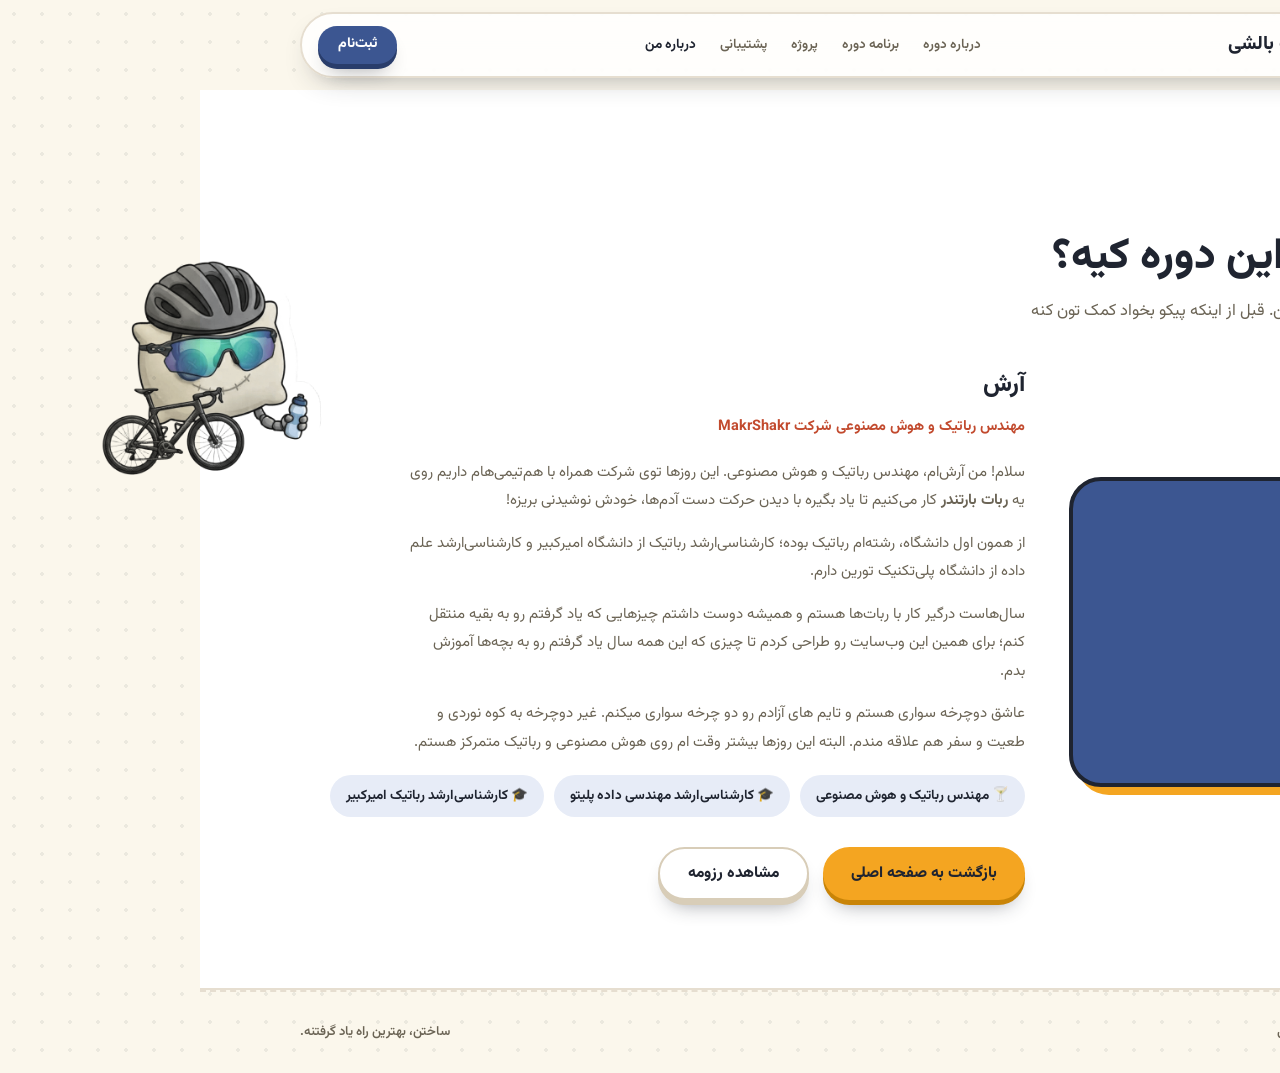
==== commit baa41d3a: "update who am I, about me" ====
--- a/instructor.html
+++ b/instructor.html
@@ -45,7 +45,9 @@
       <p class="lede" data-i18n="instructor_lede">قبل از این‌که ربات با بچه‌ها آشنا بشه، بد نیست بدونید کی این دوره رو طراحی کرده.</p>
 
       <div class="instructor-grid">
-        <div class="avatar">👨‍💻</div>
+        <div class="avatar">
+          <img src="assets/arash.jpg" alt="عکس امید" onerror="this.remove(); this.parentElement.textContent='👨‍💻';">
+        </div>
         <div class="instructor-bio">
           <div class="instructor-name" data-i18n="instructor_name">امید</div>
           <div class="instructor-role" data-i18n="instructor_role">مهندس نرم‌افزار رباتیک و هوش مصنوعی، MakrShakr</div>
@@ -53,13 +55,18 @@
           </p>
           <p data-i18n="instructor_p2">
           </p>
+          <p data-i18n="instructor_p3">
+          </p>
+          <p data-i18n="instructor_p4">
+          </p>
           <div class="cred-row">
-            <span class="cred-chip" data-i18n="chip1">🤖 مهندس رباتیک و هوش مصنوعی</span>
-            <span class="cred-chip" data-i18n="chip2">🎓 کارشناسی‌ارشد داده و مهندسی</span>
-            <span class="cred-chip" data-i18n="chip3">🍸 توسعه‌دهنده‌ی ربات‌های بارمن</span>
+            <span class="cred-chip" data-i18n="chip1">🍸 مهندس رباتیک و هوش مصنوعی</span>
+            <span class="cred-chip" data-i18n="chip2">🎓 کارشناسی‌ارشد مهندسی داده پلیتو</span>
+            <span class="cred-chip" data-i18n="chip3"> 🎓 کارشناسی‌ارشد رباتیک امیرکبیر</span>
           </div>
-          <div style="margin-top: 30px;">
-            <a href="index.html" class="btn btn-solid">بازگشت به صفحه اصلی</a>
+          <div style="margin-top: 30px; display:flex; gap:14px; flex-wrap:wrap;">
+            <a href="index.html" class="btn btn-solid" data-i18n="instructor_back">بازگشت به صفحه اصلی</a>
+            <a href="assets/Arash.Daneshvar_CV.pdf" target="_blank" rel="noopener" class="btn btn-ghost" data-i18n="instructor_resume">مشاهده رزومه</a>
           </div>
         </div>
       </div>
--- a/style.css
+++ b/style.css
@@ -64,6 +64,12 @@
 /* ---------- 2. BASE ---------- */
 *{box-sizing:border-box;margin:0;padding:0}
 html{scroll-behavior:smooth;scroll-padding-top:96px}
+/* grid/flex items default to min-width:auto (= their content's natural width), which can force
+   a track to stay wide and overflow even after a mobile rule collapses it to a single column.
+   This lets every multi-column layout actually shrink to fit small screens. */
+.hero-grid > *, .about-grid > *, .audience-box > *, .project-box > *, .instructor-grid > *,
+.support-grid > *, .gallery > *, .unit-grid > *, .contact-card > * { min-width: 0; }
+
 body{
   font-family:"Vazirmatn",sans-serif;
   background:var(--paper);
@@ -163,62 +169,6 @@
 .nav-cta{--b:var(--indigo);--bd:var(--indigo-deep);--bt:#fff;padding:9px 20px;font-size:14px}
 
 
-/* استایل پایه برای منوی کشویی در موبایل */
-@media (max-width: 768px) {
-  /* پنهان کردن منو در حالت عادی روی موبایل */
-  .nav-links {
-    position: fixed;
-    top: 0;
-    right: -280px; /* در حالت بسته بیرون از صفحه */
-    width: 260px;
-    height: 100vh;
-    background-color: var(--bg-color, #fff); /* هماهنگ با تم سایت */
-    box-shadow: -5px 0 15px rgba(0, 0, 0, 0.1);
-    display: flex;
-    flex-direction: column;
-    padding: 80px 20px 20px 20px;
-    gap: 20px;
-    transition: right 0.3s ease-in-out;
-    z-index: 1001;
-  }
-
-  /* وقتی منو باز می‌شود (کلاس active اضافه می‌شود) */
-  .nav-links.active {
-    right: 0;
-  }
-
-  /* لایه پس‌زمینه نیمه‌شفاف هنگام باز شدن منو */
-  .menu-overlay {
-    position: fixed;
-    top: 0;
-    left: 0;
-    width: 100vw;
-    height: 100vh;
-    background: rgba(0, 0, 0, 0.4);
-    opacity: 0;
-    visibility: hidden;
-    transition: all 0.3s ease-in-out;
-    z-index: 1000;
-  }
-
-  .menu-overlay.active {
-    opacity: 1;
-    visibility: visible;
-  }
-
-  /* استایل دکمه همبرگری وقتی منو باز است (اختیاری برای تغییر شکل آیکون) */
-  .menu-btn[aria-expanded="true"] i:nth-child(1) {
-    transform: rotate(45deg) translate(5px, 5px);
-  }
-  .menu-btn[aria-expanded="true"] i:nth-child(2) {
-    opacity: 0;
-  }
-  .menu-btn[aria-expanded="true"] i:nth-child(3) {
-    transform: rotate(-45deg) translate(5px, -5px);
-  }
-}
-
-
 /* ---------- 5. HERO ---------- */
 /* .hero{padding:64px 0 130px}
 .hero-grid{display:grid;grid-template-columns:1.05fr .95fr;gap:56px;align-items:center;position:relative}
@@ -228,34 +178,6 @@
   text-decoration:none var(--marigold) 3px;text-underline-offset:.2em;text-decoration-skip-ink:none;
 }
 .hero-actions{display:flex;gap:16px;flex-wrap:wrap;align-items:center}
-
-.hero-art{position:relative;width:340px;height:380px;margin:0 auto;display:grid;place-items:center}
-.hero-art::before{
-  content:"";position:absolute;inset:-34px;border:3px dashed var(--coral);border-radius:50%;
-  opacity:.45;animation:spin 50s linear infinite;
-}
-.art-blob{
-  position:absolute;width:340px;height:340px;background:var(--marigold);
-  border-radius:44% 56% 52% 48% / 48% 44% 56% 52%;
-  animation:blobMorph 9s ease-in-out infinite;
-}
-.speech{
-  position:absolute;z-index:3;padding:8px 16px;border-radius:18px;
-  background:var(--panel);color:var(--ink);border:2px solid var(--ink);
-  box-shadow:0 4px 0 var(--ink);
-  font-size:13px;font-weight:700;text-align:center;white-space:nowrap;width:max-content;
-}
-.speech-2{background:var(--indigo);color:#fff}
-.speech-3{background:var(--sage);color:#1f2430}
-.speech-1,.speech-2,.speech-3{
-  top:50%;left:50%;margin-top:-18px;margin-left:-40px;
-  animation:circleRotate 14s linear infinite;
-}
-.speech-1{animation-delay:0s}
-.speech-2{animation-delay:-4.6s}
-.speech-3{animation-delay:-9.3s}
-.hero-art:hover .speech{animation-play-state:paused}   hover to read a bubble */
-
 
 /* ---------- 5. HERO ---------- */
 .hero{padding:64px 0 130px}
@@ -742,13 +664,32 @@
 .rm-btns{display:flex;gap:8px;flex-wrap:wrap;justify-content:center}
 .rm-btn{padding:8px 16px;font-size:13.5px}
 @media (max-width:760px){
-  .rm-panel{grid-template-columns:1fr;text-align:center;justify-items:center;padding:20px}
-  .rm-panel-img{width:72px}
+  .rm-panel{display:block;text-align:center;padding:20px}
+  .rm-panel > *{margin-top:14px}
+  .rm-panel > *:first-child{margin-top:0}
+  .rm-panel-img{width:72px;margin-inline:auto}
 }
 @media (prefers-reduced-motion:reduce){
   .rm-rider span,.rm-stop.active .rm-pin,.rm-panel.swap{animation:none}
 }
 
+/* ---------- 12. INSTRUCTOR ----------
+.instructor{background:var(--panel);border-block:2px solid var(--line);position:relative}
+.instructor-grid{display:grid;grid-template-columns:.6fr 1.4fr;gap:44px;align-items:center;margin-top:36px}
+.avatar{
+  width:100%;aspect-ratio:1/1;border-radius:var(--radius-lg);background:var(--indigo);
+  border:4px solid var(--ink);box-shadow:8px 8px 0 var(--marigold);
+  display:grid;place-items:center;font-size:64px;color:var(--paper);
+  transition:transform .3s var(--ease);
+}
+.avatar:hover{transform:rotate(-3deg) scale(1.03)}
+.instructor-bio p{color:var(--muted);font-size:15px;margin-bottom:14px;max-width:620px}
+.instructor-name{font-size:24px;font-weight:800;margin-bottom:4px}
+.instructor-role{color:var(--coral-deep);font-weight:700;font-size:14.5px;margin-bottom:18px}
+:root[data-theme="dark"] .instructor-role{color:var(--coral)}
+.cred-row{display:flex;flex-wrap:wrap;gap:10px;margin-top:18px}
+.cred-chip{background:var(--indigo-soft);border-radius:999px;padding:8px 16px;font-size:13.5px;font-weight:700;transition:transform .2s var(--ease)}
+.cred-chip:hover{transform:translateY(-3px) rotate(-2deg)} */
 /* ---------- 12. INSTRUCTOR ---------- */
 .instructor{background:var(--panel);border-block:2px solid var(--line);position:relative}
 .instructor-grid{display:grid;grid-template-columns:.6fr 1.4fr;gap:44px;align-items:center;margin-top:36px}
@@ -759,6 +700,7 @@
   transition:transform .3s var(--ease);
 }
 .avatar:hover{transform:rotate(-3deg) scale(1.03)}
+.avatar img{width:100%;height:100%;object-fit:cover;border-radius:calc(var(--radius-lg) - 4px)}
 .instructor-bio p{color:var(--muted);font-size:15px;margin-bottom:14px;max-width:620px}
 .instructor-name{font-size:24px;font-weight:800;margin-bottom:4px}
 .instructor-role{color:var(--coral-deep);font-weight:700;font-size:14.5px;margin-bottom:18px}
@@ -812,26 +754,47 @@
 /* ---------- 16. RESPONSIVE ---------- */
 @media (max-width:900px){
   .hero{padding:36px 0 110px}
-  .hero-grid{grid-template-columns:1fr;gap:70px}
-  .hero-art{height:auto;display:flex;flex-direction:column;align-items:center}
-  .hero-art::before,.art-blob{display:none}
-  .speech-1,.speech-2,.speech-3{position:static;animation:none;transform:none;margin:0 0 10px;white-space:normal}
-  .robot-head-img{max-width:280px}
-  .about-grid,.audience-box,.project-box,.instructor-grid{grid-template-columns:1fr}
+  /* display:block instead of a collapsed 1-column grid: a grid track still sizes itself off
+     its content's natural (unwrapped) width even at min-width:0 in some engines, which pushed
+     the whole hero off-screen on phones. Plain block stacking has no such quirk. */
+  .hero-grid{display:block}
+  .hero-grid > *{margin-top:70px}
+  .hero-grid > *:first-child{margin-top:0}
+  /* on desktop the robot, blob and dashed ring are 480-540px and the speech bubbles orbit
+     around them by rotating + translating 230px from centre - all sized for a box far wider
+     than a phone screen. Mobile drops the orbit and just stacks bubbles above a small,
+     centred robot card, with the blob/ring shrunk down as a simple backdrop behind it. */
+  /* centring here uses inset + margin-inline:auto rather than left:50%/transform: the robot,
+     blob and ring each already have their own transform-based animation (a float, a wobble,
+     a spin), and a CSS animation fully replaces an element's transform while it plays - a
+     static "translateX(-50%)" for centring would just get overwritten every frame. */
+  .hero-art{width:100%;max-width:260px;height:auto;margin:0 auto;display:flex;flex-direction:column;
+    align-items:center;gap:10px;position:relative;padding-bottom:180px}
+  .hero-art::before{inset:auto;width:200px;height:200px;top:auto;bottom:0;left:0;right:0;margin-inline:auto}
+  .art-blob{position:absolute;width:170px;height:170px;top:auto;bottom:10px;left:0;right:0;margin-inline:auto}
+  .speech-1,.speech-2,.speech-3{position:static;animation:none;transform:none;margin:0;white-space:normal;max-width:220px}
+  .hero-art .robot-head-img{position:absolute;bottom:0;left:0;right:0;margin-inline:auto;max-width:170px;z-index:2}
+  .about-grid,.audience-box,.project-box,.instructor-grid{display:block}
+  .about-grid > *,.project-box > *,.instructor-grid > *{margin-top:24px}
+  .about-grid > *:first-child,.project-box > *:first-child,.instructor-grid > *:first-child{margin-top:0}
   .audience-box{padding:36px 28px}
+  .audience-box > *{margin-top:28px}
+  .audience-box > *:first-child{margin-top:0}
   .project-image{min-height:0;aspect-ratio:600/480}
   .project-content{padding:32px 28px}
   .instructor-grid .avatar{max-width:220px;margin:0 auto}
-  /* mascots become soft background decoration on small screens */
-  .moving-sticker{width:84px;opacity:.6;pointer-events:none}
-  .pos-aud-1{opacity:.95;pointer-events:auto}
+  /* decorative floating mascots are hidden by default on phones (there's no room for them
+     without overlapping real content); only a couple of spots re-enable a small one on purpose */
+  .moving-sticker{display:none}
+  .pos-hero-1,.pos-hero-2,.floating-sticker{display:block;width:84px;opacity:.6;pointer-events:none}
   .pos-hero-1{top:auto;bottom:14px;right:5%}
   .pos-hero-2{bottom:14px;left:5%}
-  .pos-curr-1,.pos-about-1,.pos-about-2,.pos-proj-1,.pos-inst-1,.pos-sup-1{display:none}   /* keep phones uncluttered */
   .floating-sticker{width:80px;bottom:14px;left:14px}
 }
 @media (max-width:760px){
-  .unit-grid{grid-template-columns:1fr}
+  .unit-grid{display:block}
+  .unit-grid > *{margin-top:14px}
+  .unit-grid > *:first-child{margin-top:0}
   .level-head{flex-wrap:wrap;padding:24px 20px}
   .level-meta{margin-inline-start:0}
   .level-body{padding-inline:20px}
@@ -845,6 +808,9 @@
   .nav-cta{padding:8px 14px;font-size:13px}
   .lang-btn{padding:5px 8px}
 }
+
+/* جایگزین ساده‌ی بخش گالری (کامنت‌شده): یه خط ظریف که بخش پروژه رو از بخش مخاطب جدا نگه می‌داره */
+.section-divider{max-width:1100px;margin:56px auto;border-top:2px dashed var(--line);opacity:.6}
 
 /* ---------- 17. GALLERY (class photos/videos) ---------- */
 .gallery-section{background:var(--panel);border-block:2px solid var(--line);text-align:center}
@@ -863,7 +829,12 @@
 .slot-ph small{font-size:12px}
 .slot:hover .slot-ph{transform:translateY(-3px);border-color:var(--marigold)}
 .gallery img,.gallery video{width:100%;height:100%;object-fit:cover;border-radius:var(--radius-md);border:2px solid var(--line)}
-@media (max-width:760px){.gallery{grid-template-columns:1fr;grid-template-rows:none}.slot-main{grid-row:auto}}
+@media (max-width:760px){
+  .gallery{display:block}
+  .gallery > *{margin-top:18px}
+  .gallery > *:first-child{margin-top:0}
+  .slot{min-height:150px}
+}
 
 /* ---------- 19. SUPPORT ---------- */
 .support{position:relative;background:var(--panel);border-block:2px solid var(--line);text-align:center}
@@ -879,7 +850,11 @@
 .support-card h3{font-size:16px;margin-bottom:8px}
 .support-card p{font-size:14px;color:var(--muted)}
 .support-cta{margin-top:32px}
-@media (max-width:760px){.support-grid{grid-template-columns:1fr}}
+@media (max-width:760px){
+  .support-grid{display:block}
+  .support-grid > *{margin-top:18px}
+  .support-grid > *:first-child{margin-top:0}
+}
 /* roadmap stop -> curriculum link */
 .rm-panel-link{margin-top:10px;font-size:13px;font-weight:700;color:var(--indigo);text-decoration:underline;background:none;border:0;padding:0;cursor:pointer;display:inline-block}
 :root[data-theme="dark"] .rm-panel-link{color:var(--marigold)}
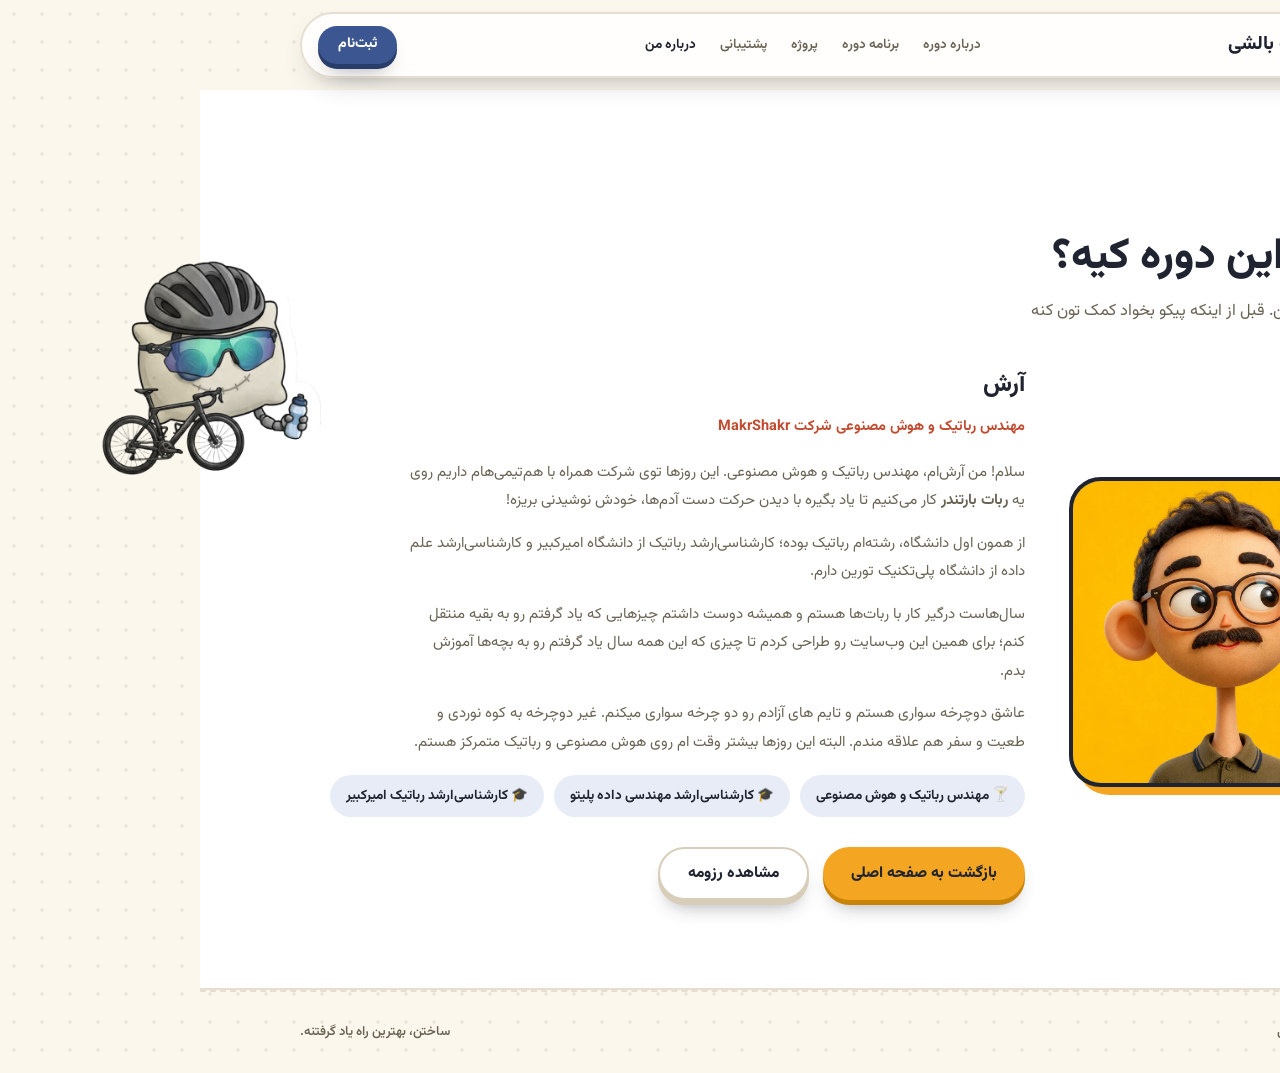
==== commit 7b18c594: "add analytics" ====
--- a/instructor.html
+++ b/instructor.html
@@ -1,4 +1,13 @@
 <!DOCTYPE html>
+<!-- Google tag (gtag.js) -->
+<script async src="https://www.googletagmanager.com/gtag/js?id=G-LQQ4ME4WLW"></script>
+<script>
+  window.dataLayer = window.dataLayer || [];
+  function gtag(){dataLayer.push(arguments);}
+  gtag('js', new Date());
+
+  gtag('config', 'G-LQQ4ME4WLW');
+</script>
 <html lang="fa" dir="rtl">
 <head>
 <meta charset="UTF-8">
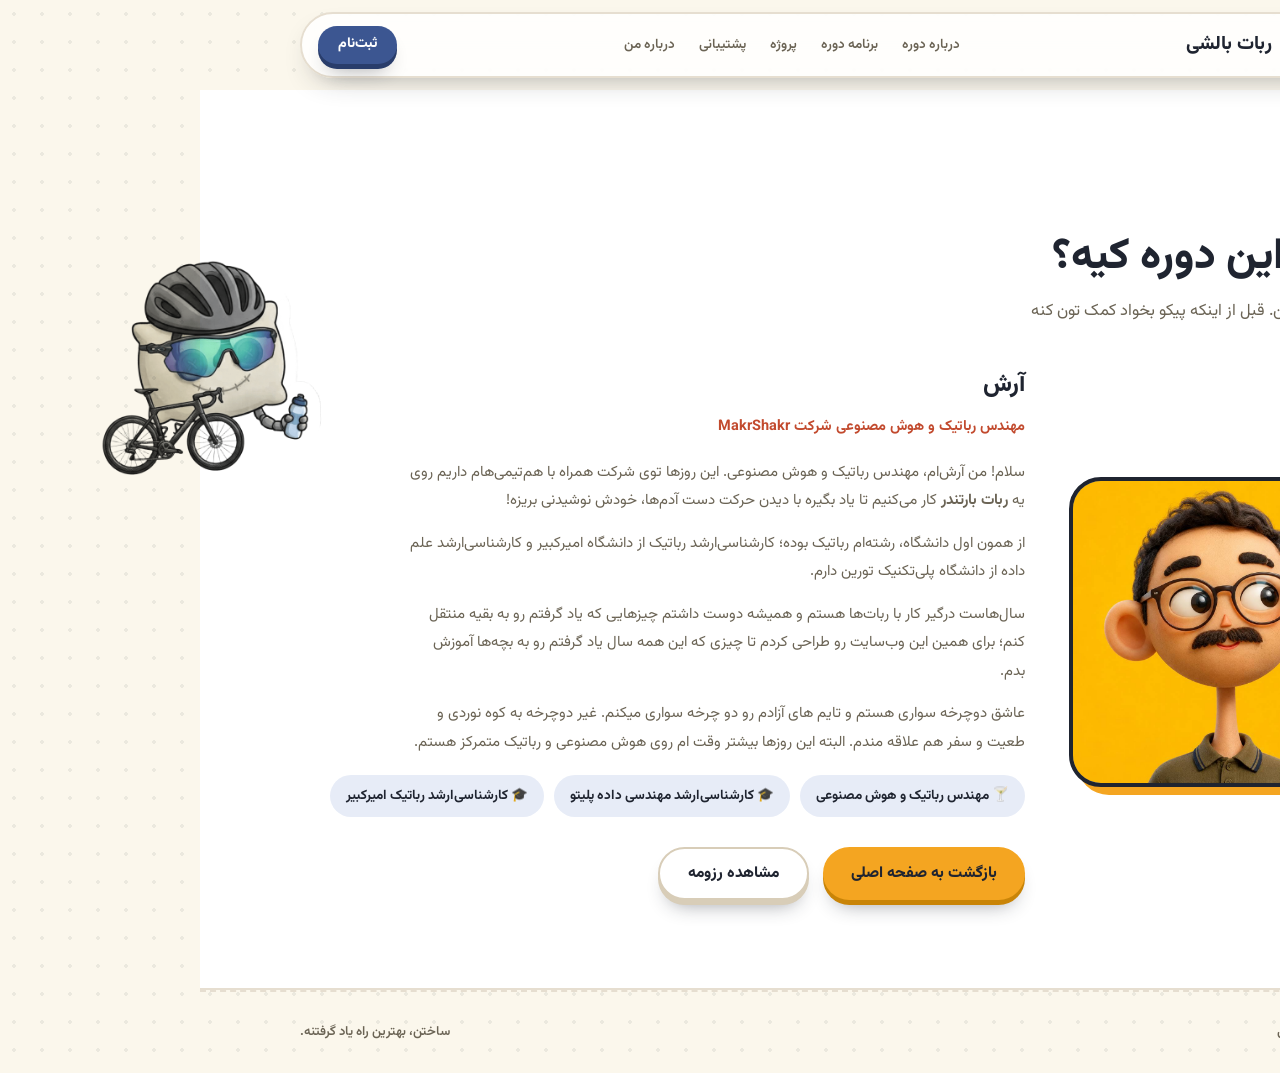
==== commit 9227a9e0: "add logo to about me" ====
--- a/instructor.html
+++ b/instructor.html
@@ -20,15 +20,48 @@
 </head>
 <body>
 
-<header>
+<!-- <header>
   <div class="wrap nav">
     <a href="index.html" class="brand"><span class="brand-mark"></span>ربات بالشی</a>
+    <div class="nav-quick">
+      <a href="index.html#curriculum" data-i18n="nav_curriculum">برنامه دوره</a>
+      <a href="instructor.html" data-i18n="nav_instructor" style="color: var(--ink); font-weight: 700;">درباره من</a>
+    </div>
     <nav class="nav-links" id="navLinks">
       <a href="index.html#about" data-i18n="nav_about">درباره دوره</a>
       <a href="index.html#curriculum" data-i18n="nav_curriculum">برنامه دوره</a>
       <a href="index.html#project" data-i18n="nav_project">نمونه پروژه</a>
       <a href="index.html#support" data-i18n="nav_support">پشتیبانی</a>
       <a href="instructor.html" data-i18n="nav_instructor" style="color: var(--ink); font-weight: 700;">درباره من</a>
+    </nav>
+    <div class="nav-right"> -->
+      <!-- <div class="switcher">
+        <div class="lang-group" role="group" aria-label="Language">
+          <button class="lang-btn" data-lang="fa" onclick="setLang('fa')">فا</button>
+          <button class="lang-btn" data-lang="en" onclick="setLang('en')">EN</button>
+          <button class="lang-btn" data-lang="it" onclick="setLang('it')">IT</button>
+        </div>
+        <button class="theme-btn" id="themeBtn" onclick="toggleTheme()" aria-label="Toggle theme">🌙</button>
+      </div> -->
+      <!-- <a href="index.html#register" class="nav-cta" data-i18n="nav_cta">ثبت‌نام</a>
+      <button type="button" class="menu-btn" id="menuBtn" aria-expanded="false" aria-controls="navLinks"><i></i><i></i><i></i><span class="sr-only" data-i18n="nav_menu">منو</span></button>
+    </div>
+  </div>
+</header> -->
+
+<header>
+  <div class="wrap nav">
+    <a href="#" class="brand"><img src="assets/logo.png" alt="لوگو ربات بالشی" style="height: 70px; width: auto; vertical-align: middle;">ربات بالشی</a>
+    <div class="nav-quick">
+      <a href="#curriculum" data-i18n="nav_curriculum">برنامه دوره</a>
+      <a href="instructor.html" data-i18n="nav_instructor">درباره من</a>
+    </div>
+    <nav class="nav-links" id="navLinks">
+      <a href="#about" data-i18n="nav_about">درباره دوره</a>
+      <a href="#curriculum" data-i18n="nav_curriculum">برنامه دوره</a>
+      <a href="#project" data-i18n="nav_project">نمونه پروژه</a>
+      <a href="#support" data-i18n="nav_support">پشتیبانی</a>
+      <a href="instructor.html" data-i18n="nav_instructor">درباره من</a>
     </nav>
     <div class="nav-right">
       <!-- <div class="switcher">
@@ -39,7 +72,7 @@
         </div>
         <button class="theme-btn" id="themeBtn" onclick="toggleTheme()" aria-label="Toggle theme">🌙</button>
       </div> -->
-      <a href="index.html#register" class="nav-cta" data-i18n="nav_cta">ثبت‌نام</a>
+      <a href="#register" class="nav-cta" data-i18n="nav_cta">ثبت‌نام</a>
       <button type="button" class="menu-btn" id="menuBtn" aria-expanded="false" aria-controls="navLinks"><i></i><i></i><i></i><span class="sr-only" data-i18n="nav_menu">منو</span></button>
     </div>
   </div>
--- a/style.css
+++ b/style.css
@@ -139,6 +139,9 @@
 .nav.menu-open .menu-btn i:nth-child(1){transform:translateY(5px) rotate(45deg)}
 .nav.menu-open .menu-btn i:nth-child(2){opacity:0}
 .nav.menu-open .menu-btn i:nth-child(3){transform:translateY(-5px) rotate(-45deg)}
+/* nav-quick: the 2 links kept visible on mobile instead of being hidden behind the menu.
+   Hidden on desktop because .nav-links already shows every link there. */
+.nav-quick{display:none}
 @media (max-width:1080px){
   .nav-links{
     display:flex;position:absolute;top:calc(100% + 10px);inset-inline:14px;flex-direction:column;gap:2px;
@@ -148,7 +151,18 @@
   }
   .nav-links a{padding:10px 14px;text-align:center}
   .nav.menu-open .nav-links{opacity:1;visibility:visible;translate:0 0}
-  .menu-btn{display:grid}
+  /* the logo now opens/closes this menu, so the separate hamburger button is no longer needed */
+  .menu-btn{display:none}
+  /* برنامه دوره (2nd link) و درباره من (5th link) توی نوار همیشه دیده می‌شن، پس نسخه‌شون
+     داخل پنل کشویی تکراریه و مخفی می‌مونه؛ بقیه (درباره دوره، نمونه پروژه، پشتیبانی) همونجا می‌مونن. */
+  .nav-links a:nth-child(2),
+  .nav-links a:nth-child(5){display:none}
+  .nav-quick{
+    display:flex;gap:2px;font-size:12.5px;font-weight:700;color:var(--muted);white-space:nowrap;
+  }
+  .nav-quick a{padding:6px 9px;border-radius:999px;transition:background-color .2s,color .2s}
+  .nav-quick a:hover{background:var(--marigold-soft);color:var(--ink)}
+  .brand{cursor:pointer}
 }
 
 /* ---------- 4. BUTTONS (chunky, press-down) ---------- */
@@ -773,6 +787,7 @@
   .hero-art::before{inset:auto;width:200px;height:200px;top:auto;bottom:0;left:0;right:0;margin-inline:auto}
   .art-blob{position:absolute;width:170px;height:170px;top:auto;bottom:10px;left:0;right:0;margin-inline:auto}
   .speech-1,.speech-2,.speech-3{position:static;animation:none;transform:none;margin:0;white-space:normal;max-width:220px}
+  .speech-2,.speech-3{display:none}
   .hero-art .robot-head-img{position:absolute;bottom:0;left:0;right:0;margin-inline:auto;max-width:170px;z-index:2}
   .about-grid,.audience-box,.project-box,.instructor-grid{display:block}
   .about-grid > *,.project-box > *,.instructor-grid > *{margin-top:24px}
@@ -803,10 +818,12 @@
 }
 @media (max-width:520px){
   .brand{font-size:0;gap:0}         /* keep the logo mark, hide the name on tiny screens */
-  .nav{gap:8px;padding-inline:10px}
+  .nav{gap:6px;padding-inline:10px}
   .nav-right,.switcher{gap:6px}
   .nav-cta{padding:8px 14px;font-size:13px}
   .lang-btn{padding:5px 8px}
+  .nav-quick{font-size:11.5px;gap:0}
+  .nav-quick a{padding:6px 7px}
 }
 
 /* جایگزین ساده‌ی بخش گالری (کامنت‌شده): یه خط ظریف که بخش پروژه رو از بخش مخاطب جدا نگه می‌داره */
